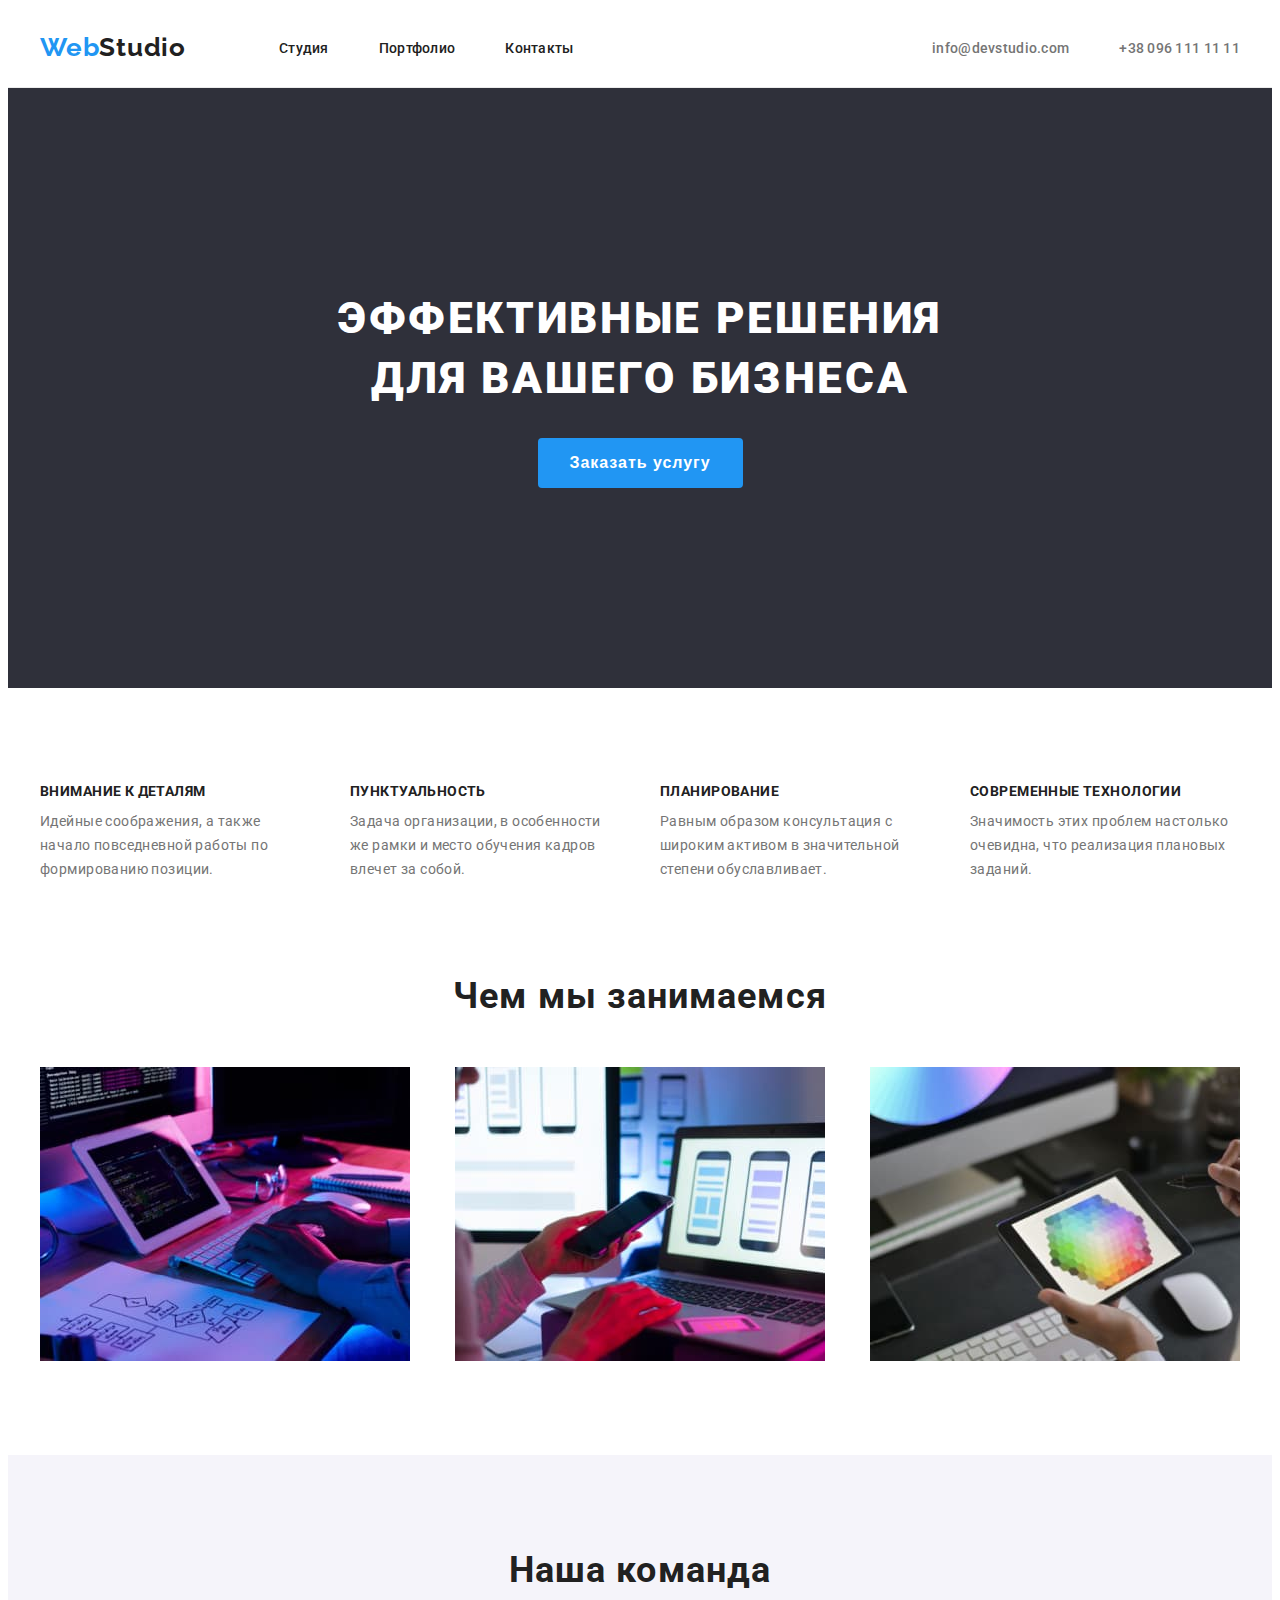
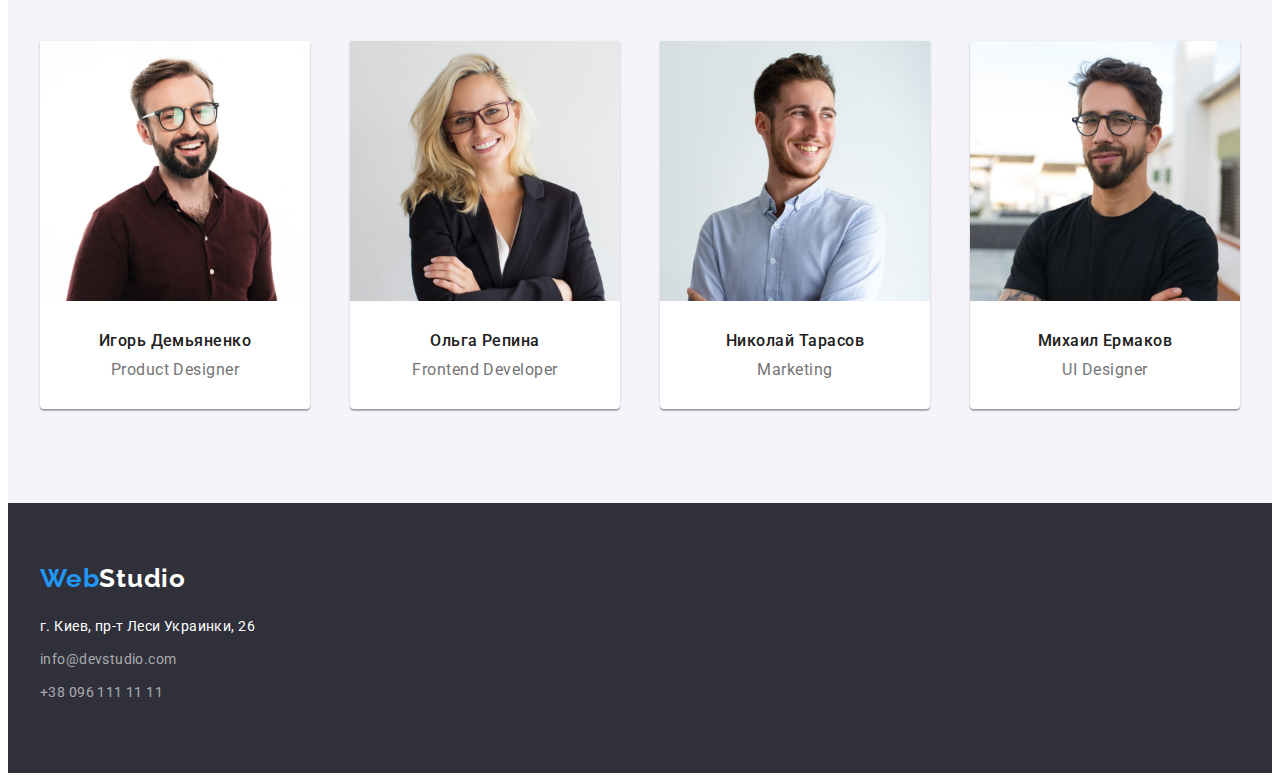
==== index.html @ 7d206dc2 "create" ====
<!DOCTYPE html>
<html lang="ru">
  <head>
    <meta charset="utf-8" />
    <meta http-equiv="X-UA-Compatible" content="IE=edge" />
    <meta name="viewport" content="width=device-width, initial-scale=1.0" />
    <title>Студия</title>
    <link rel="preconnect" href="https://fonts.googleapis.com" />
    <link rel="preconnect" href="https://fonts.gstatic.com" crossorigin />
    <link
      href="https://fonts.googleapis.com/css2?family=Raleway:wght@700&family=Roboto:wght@400;500;700;900&display=swap"
      rel="stylesheet"
    />
    <link
      rel="stylesheet"
      href="https://cdnjs.cloudflare.com/ajax/libs/modern-normalize/1.1.0/modern-normalize.min.css"
      integrity="sha512-wpPYUAdjBVSE4KJnH1VR1HeZfpl1ub8YT/NKx4PuQ5NmX2tKuGu6U/JRp5y+Y8XG2tV+wKQpNHVUX03MfMFn9Q=="
      crossorigin="anonymous"
      referrerpolicy="no-referrer"
    />
    <link rel="stylesheet" href="./css/reset.css" />
    <link rel="stylesheet" href="./css/styles.css" />
  </head>
  <header class="header">
    <div class="container">
      <nav class="navigation">
        <a class="logo main-logo" href="./index.html">Web<span>Studio</span></a>
        <ul class="pages">
          <li><a class="page" href="./index.html">Студия</a></li>
          <li><a class="page" href="./portfolio.html">Портфолио</a></li>
          <li><a class="page" href="">Контакты</a></li>
        </ul>
      </nav>
      <ul class="header-contacts">
        <li>
          <a class="header-contact" href="mailto:info@devstudio.com"
            >info@devstudio.com</a
          >
        </li>
        <li>
          <a class="header-contact" href="tel:+380961111111"
            >+38 096 111 11 11</a
          >
        </li>
      </ul>
    </div>
  </header>
  <main>
    <section class="section hero">
      <div class="container">
        <h1 class="slogan">Эффективные решения для вашего бизнеса</h1>
        <button class="to-book" type="button">Заказать услугу</button>
      </div>
    </section>
    <section class="section benefits">
      <div class="container">
        <h2 class="visually-hidden">Преимущества</h2>
        <ul class="benefits-list">
          <li class="item">
            <h3 class="benefit">Внимание к деталям</h3>
            <p class="description">
              Идейные соображения, а также начало повседневной работы по
              формированию позиции.
            </p>
          </li>
          <li class="item">
            <h3 class="benefit">Пунктуальность</h3>
            <p class="description">
              Задача организации, в особенности же рамки и место обучения кадров
              влечет за собой.
            </p>
          </li>
          <li class="item">
            <h3 class="benefit">Планирование</h3>
            <p class="description">
              Равным образом консультация с широким активом в значительной
              степени обуславливает.
            </p>
          </li>
          <li class="item">
            <h3 class="benefit">Современные технологии</h3>
            <p class="description">
              Значимость этих проблем настолько очевидна, что реализация
              плановых заданий.
            </p>
          </li>
        </ul>
      </div>
    </section>
    <section class="section skills">
      <div class="container">
        <h2 class="skills-header">Чем мы занимаемся</h2>
        <ul class="skills-list">
          <li>
            <img
              class="skills-performance"
              src="./images/coding.jpg"
              alt="Пишет код за рабочим столом"
              width="370"
              height="294"
            />
          </li>
          <li>
            <img
              class="skills-performance"
              src="./images/mobileapp.jpg"
              alt="Разрабатывает интерфейс приложения для смартфона"
              width="370"
              height="294"
            />
          </li>
          <li>
            <img
              class="skills-performance"
              src="./images/webdesign.jpg"
              alt="Веб-дизайнер работает над цветом"
              width="370"
              height="294"
            />
          </li>
        </ul>
      </div>
    </section>
    <section class="section team">
      <div class="container">
        <h2 class="team-header">Наша команда</h2>
        <ul class="cards">
          <li class="card">
            <img
              class="team-img"
              src="./images/ihor.jpg"
              alt="Игорь Демьяненко"
              width="270"
              height="260"
            />
            <div class="member">
              <h3 class="name">Игорь Демьяненко</h3>
              <p class="role" lang="en">Product Designer</p>
            </div>
          </li>
          <li class="card">
            <img
              class="team-img"
              src="./images/olha.jpg"
              alt="Ольга Репина"
              width="270"
              height="260"
            />
            <div class="member">
              <h3 class="name">Ольга Репина</h3>
              <p class="role" lang="en">Frontend Developer</p>
            </div>
          </li>
          <li class="card">
            <img
              class="team-img"
              src="./images/nikolay.jpg"
              alt="Николай Тарасов"
              width="270"
              height="260"
            />
            <div class="member">
              <h3 class="name">Николай Тарасов</h3>
              <p class="role" lang="en">Marketing</p>
            </div>
          </li>
          <li class="card">
            <img
              class="team-img"
              src="./images/mihail.jpg"
              alt="Михаил Ермаков"
              width="270"
              height="260"
            />
            <div class="member">
              <h3 class="name">Михаил Ермаков</h3>
              <p class="role" lang="en">UI Designer</p>
            </div>
          </li>
        </ul>
      </div>
    </section>
  </main>
  <footer class="footer">
    <div class="container">
      <a href="./index.html" class="logo down-logo">Web<span>Studio</span></a>
      <address>
        <ul class="footer-contacts">
          <li>
            <a
              class="footer-contact"
              href="https://goo.gl/maps/Qa92efD1YAJftuPJ8"
              target="_blank"
              rel="noreferrer noopener"
              ><span class="address">г. Киев, пр-т Леси Украинки, 26</span>
            </a>
          </li>
          <li class="footer-contact">
            <a href="mailto:info@devstudio.com" class="footer-contact"
              >info@devstudio.com</a
            >
          </li>
          <li class="footer-contact">
            <a href="tel:+380961111111" class="footer-contact"
              >+38 096 111 11 11</a
            >
          </li>
        </ul>
      </address>
    </div>
  </footer>
</html>
---- css/styles.css ----
:root {
  --main-color: #212121;
  --accent-color: #2196f3;
  --white-color: #ffffff;
  --text-color: #757575;
  --background-color: #2f303a;
  --team-background: #f5f4fa;
  --main-font: 14px;
}

body {
  font-family: "roboto", sans-serif;
}

.visually-hidden {
  width: 1px;
  height: 1px;
  overflow: hidden;
  margin: 0;
  padding: 0;
  opacity: 0;
}

/*----------BOXES----------*/

.section {
  padding: 94px 0;
  margin: 0 0;
}

.container {
  width: 1200px;
  padding: 0 15px;
  margin: auto;
}

/*----------HEADER----------*/

.header {
  background-color: var(--white-color);
  border-bottom: solid 1px #ececec;
}

.header > .container {
  display: flex;
  justify-content: space-between;
  align-items: center;
  margin: auto;
}

.navigation {
  display: flex;
  align-items: inherit;
  padding: 24px 0;
}

.logo {
  font-family: "raleway";
  font-style: normal;
  font-weight: 700;
  font-size: 26px;
  line-height: calc(31 / 26);
  letter-spacing: 0.03em;
  color: var(--accent-color);
  margin-right: 93px;
}

.main-logo span {
  color: var(--main-color);
}

.pages {
  display: flex;
  margin: 0;
  padding: 0;
}

.pages li:last-child {
  margin: 0;
}

.page {
  font-weight: 500;
  font-size: var(--main-font);
  line-height: calc(16 / 14);
  letter-spacing: 0.02em;
  color: var(--main-color);
  margin-right: 50px;
}

.page:hover,
.page:focus {
  color: var(--accent-color);
}

.header-contacts {
  display: inline-flex;
  margin: 0;
  padding: 0;
}

.header-contact {
  font-style: normal;
  font-size: var(--main-font);
  font-weight: 500;
  line-height: calc(16 / 14);
  letter-spacing: 0.02em;
  color: var(--text-color);
}

.header-contacts li:first-child {
  margin-right: 50px;
}

.header-contact:hover,
.header-contact:focus {
  color: var(--accent-color);
}

/*----------FOOTER----------*/

.footer {
  /*цвет сделал, чтоб видеть шрифт элемента*/
  background-color: var(--background-color);
  padding: 60px 0;
}

.footer-contacts {
  margin: 0 0;
  padding: 0 0;
}

.down-logo {
  display: block;
  margin-bottom: 20px;
}

.down-logo span {
  color: var(--white-color);
}

.footer-contact {
  font-style: normal;
  font-size: var(--main-font);
  font-weight: 400;
  line-height: calc(24 / 14);
  letter-spacing: 0.03em;
  color: rgba(255, 255, 255, 0.6);
  width: 231px;
  display: block;
}

.address {
  font-style: normal;
  font-weight: 400;
  font-size: var(--main-font);
  line-height: calc(24 / 14);
  color: var(--white-color);
  display: block;
}

.footer-contact:hover,
.footer-contact:focus,
.address:hover,
.address:focus {
  color: var(--accent-color);
}

.footer-contact {
  margin-bottom: 9px;
}

.footer-contacts li:last-child {
  margin-bottom: 0;
}

/*----------HERO----------*/

.hero {
  /*цвет сделал, чтоб видеть шрифт элемента*/
  background-color: var(--background-color);
  margin: 0 0;
  text-align: center;
  padding: 200px 0;
}

.slogan {
  font-weight: 900;
  font-size: 44px;
  line-height: calc(60 / 44);
  letter-spacing: 0.06em;
  text-transform: uppercase;
  color: var(--white-color);
  text-align: center;
  width: 696px;
  margin: 0 auto 30px;
  padding: 0;
}

.to-book {
  font-weight: 700;
  font-size: 16px;
  line-height: calc(30 / 16);
  text-align: center;
  letter-spacing: 0.06em;
  color: var(--white-color);
  background: var(--accent-color);
  padding: 10px 32px;
  border-radius: 4px;
  margin: 0 auto;
}

.to-book:hover,
.to-book:focus {
  background-color: #188ce8;
}

/*----------BENEFITS----------*/

.benefits {
  background-color: var(--white-color);
}

.benefits-list {
  margin: 0 0;
  padding: 0 0;
  display: flex;
  justify-content: space-between;
}

.item {
  width: 270px;
}

.benefit {
  font-size: var(--main-font);
  line-height: calc(16 / 14);
  letter-spacing: 0.03em;
  text-transform: uppercase;
  color: var(--main-color);
  margin: 0 0 10px;
  padding: 0;
}

.description {
  font-size: var(--main-font);
  line-height: calc(24 / 14);
  letter-spacing: 0.03em;
  color: var(--text-color);
  margin: 0;
  padding: 0;
}

/*----------SKILLS----------*/

.skills {
  padding-top: 0;
  background-color: var(--white-color);
}

.skills-header {
  font-size: 36px;
  line-height: calc(42 / 36);
  text-align: center;
  letter-spacing: 0.03em;
  color: var(--main-color);
  margin: 0 0 50px;
  padding: 0 0;
}

.skills-list {
  margin: 0 0;
  padding: 0 0;
  display: flex;
  justify-content: space-between;
}

.skills-performance {
  display: block;
}

/*----------TEAM----------*/

.team {
  background-color: var(--team-background);
}

.team-header {
  font-size: 36px;
  line-height: calc(42 / 36);
  text-align: center;
  letter-spacing: 0.03em;
  color: var(--main-color);
  margin: 0 0 50px;
  padding: 0 0;
}

.cards {
  margin: 0 0;
  padding: 0 0;
  display: flex;
  justify-content: space-between;
}

.card {
  width: 270px;
  background-color: var(--white-color);
  box-shadow: 0px 1px 3px rgba(0, 0, 0, 0.12), 0px 1px 1px rgba(0, 0, 0, 0.14),
    0px 2px 1px rgba(0, 0, 0, 0.2);
  border-radius: 0px 0px 4px 4px;
  margin: 0 0;
  padding: 0 0;
}

.team-img {
  display: block;
}

.member {
  padding: 30px 0;
  text-align: center;
}

.name {
  font-weight: 500;
  font-size: 16px;
  line-height: calc(19 / 16);
  text-align: center;
  letter-spacing: 0.03em;
  color: var(--main-color);
  margin: 0 0 10px;
  padding: 0 0;
}

.role {
  font-size: 16px;
  line-height: calc(19 / 16);
  text-align: center;
  letter-spacing: 0.03em;
  color: var(--text-color);
  margin: 0 0;
  padding: 0 0;
}

/*--------------------PORTFOLIO-PAGE--------------------*/

/*----------BUTTONS-----------*/

.buttons-list {
  margin: 0 0;
  padding: 0 0;
  display: flex;
  justify-content: center;
}

.buttons-item {
  margin-right: 8px;
}

.buttons li:last-child {
  margin-right: 0;
}

.button {
  font-weight: 500;
  font-size: 16px;
  line-height: calc(26 / 16);
  text-align: center;
  letter-spacing: 0.03em;
  color: var(--main-color);
  background: #f5f4fa;
  padding: 6px 22px;
  border-radius: 4px;
  margin-bottom: 50px;
}

.button:hover,
.button:focus {
  background: var(--accent-color);
  color: var(--white-color);
}

/*----------WORKS----------*/

.works {
  width: inherit;
  display: flex;
  flex-wrap: wrap;
  margin-left: -29px;
  margin-top: -29px;
  margin-bottom: 0;
  margin-right: 0;
  padding: 0 0;
}

.work {
  background-color: var(--white-color);
  border: 1px solid #eeeeee;
  width: 370px;
  padding: 0 0;
  margin-left: 28px;
  margin-top: 28px;
  flex-basis: calc((100% - 90px) / 3);
}

.work-img {
  display: block;
  margin: -1px 0 0 -1px;
}

.work-description {
  padding: 20px 24px;
}

.work-title {
  font-size: 18px;
  line-height: calc(36 / 18);
  letter-spacing: 0.06em;
  color: var(--main-color);
  margin: 0 0 4px;
  padding: 0 0;
}

.work-type {
  font-size: 16px;
  line-height: calc(30 / 16);
  letter-spacing: 0.03em;
  color: var(--text-color);
  margin: 0 0;
}
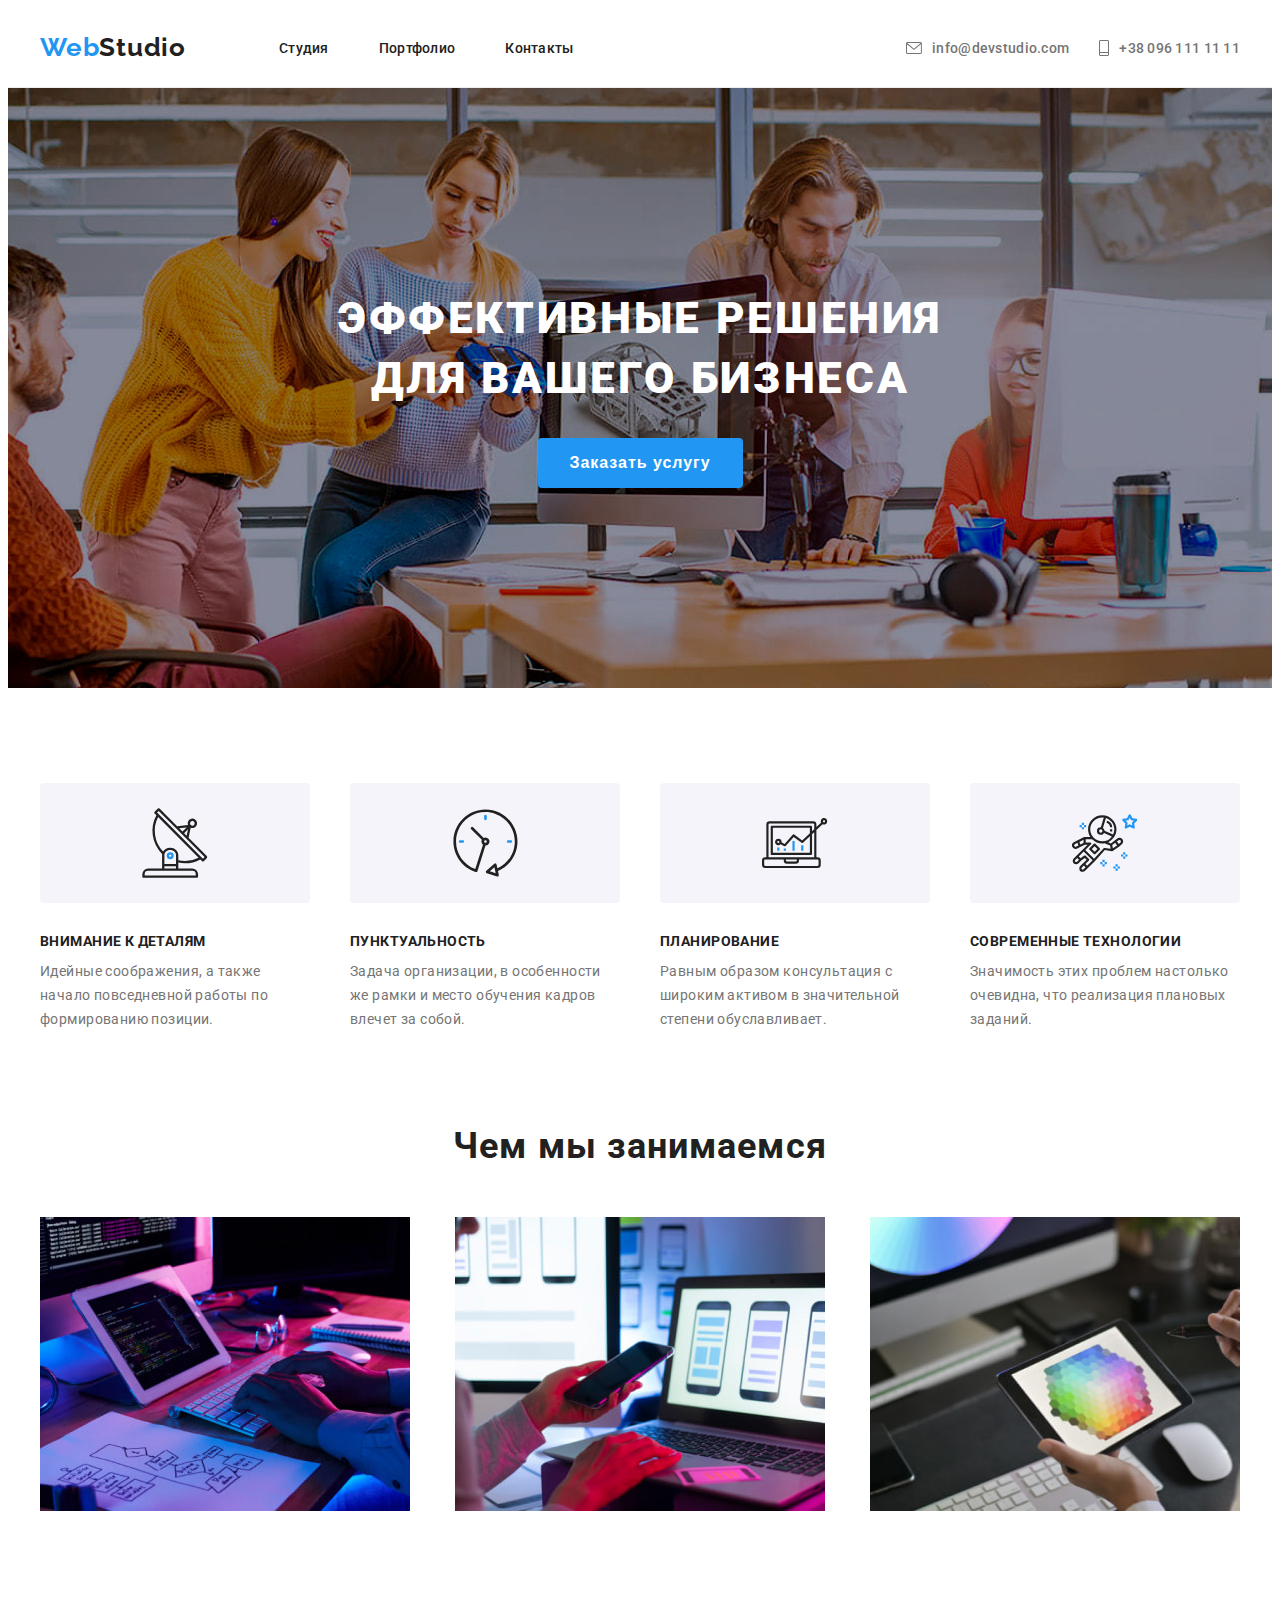
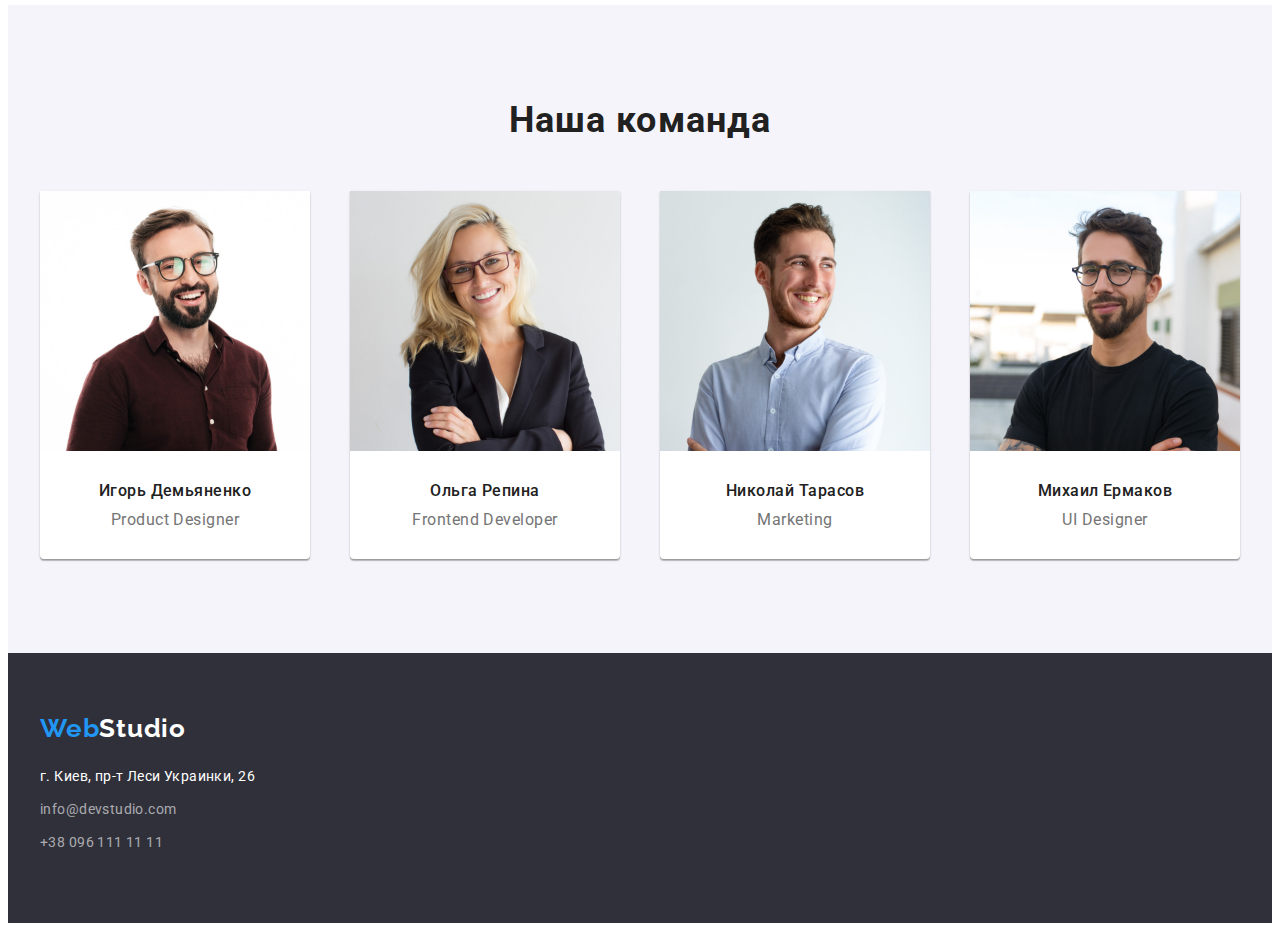
==== commit 0769b710: "start" ====
--- a/index.html
+++ b/index.html
@@ -26,20 +26,30 @@
       <nav class="navigation">
         <a class="logo main-logo" href="./index.html">Web<span>Studio</span></a>
         <ul class="pages">
-          <li><a class="page" href="./index.html">Студия</a></li>
-          <li><a class="page" href="./portfolio.html">Портфолио</a></li>
-          <li><a class="page" href="">Контакты</a></li>
+          <li class="page">
+            <a class="page-link" href="./index.html">Студия</a>
+          </li>
+          <li class="page">
+            <a class="page-link" href="./portfolio.html">Портфолио</a>
+          </li>
+          <li class="page"><a class="page-link" href="">Контакты</a></li>
         </ul>
       </nav>
       <ul class="header-contacts">
-        <li>
-          <a class="header-contact" href="mailto:info@devstudio.com"
-            >info@devstudio.com</a
+        <li class="header-contacts-item">
+          <a class="header-contact" href="mailto:info@devstudio.com">
+            <svg class="contact-icon" width="16" height="12">
+              <use href="./images/symbol-defs.svg#mail"></use>
+            </svg>
+            info@devstudio.com</a
           >
         </li>
-        <li>
-          <a class="header-contact" href="tel:+380961111111"
-            >+38 096 111 11 11</a
+        <li class="header-contacts-item">
+          <a class="header-contact" href="tel:+380961111111">
+            <svg class="contact-icon" width="10" height="16">
+              <use href="./images/symbol-defs.svg#phone"></use>
+            </svg>
+            +38 096 111 11 11</a
           >
         </li>
       </ul>
@@ -56,28 +66,48 @@
       <div class="container">
         <h2 class="visually-hidden">Преимущества</h2>
         <ul class="benefits-list">
-          <li class="item">
+          <li class="benefits-item">
+            <div class="benefits-card">
+              <svg class="benefits-icon" width="65.32" height="70">
+                <use href="./images/symbol-defs.svg#antenna"></use>
+              </svg>
+            </div>
             <h3 class="benefit">Внимание к деталям</h3>
             <p class="description">
               Идейные соображения, а также начало повседневной работы по
               формированию позиции.
             </p>
           </li>
-          <li class="item">
+          <li class="benefits-item">
+            <div class="benefits-card">
+              <svg class="benefits-icon" width="66.96" height="70">
+                <use href="./images/symbol-defs.svg#clock"></use>
+              </svg>
+            </div>
             <h3 class="benefit">Пунктуальность</h3>
             <p class="description">
               Задача организации, в особенности же рамки и место обучения кадров
               влечет за собой.
             </p>
           </li>
-          <li class="item">
+          <li class="benefits-item">
+            <div class="benefits-card">
+              <svg class="benefits-icon" width="65.32" height="70">
+                <use href="./images/symbol-defs.svg#laptop"></use>
+              </svg>
+            </div>
             <h3 class="benefit">Планирование</h3>
             <p class="description">
               Равным образом консультация с широким активом в значительной
               степени обуславливает.
             </p>
           </li>
-          <li class="item">
+          <li class="benefits-item">
+            <div class="benefits-card">
+              <svg class="benefits-icon" width="65.32" height="70">
+                <use href="./images/symbol-defs.svg#astronaut"></use>
+              </svg>
+            </div>
             <h3 class="benefit">Современные технологии</h3>
             <p class="description">
               Значимость этих проблем настолько очевидна, что реализация
@@ -126,53 +156,61 @@
         <h2 class="team-header">Наша команда</h2>
         <ul class="cards">
           <li class="card">
-            <img
-              class="team-img"
-              src="./images/ihor.jpg"
-              alt="Игорь Демьяненко"
-              width="270"
-              height="260"
-            />
-            <div class="member">
+            <div>
+              <img
+                class="team-img"
+                src="./images/ihor.jpg"
+                alt="Игорь Демьяненко"
+                width="270"
+                height="260"
+              />
+            </div>
+            <div class="team-mate">
               <h3 class="name">Игорь Демьяненко</h3>
               <p class="role" lang="en">Product Designer</p>
             </div>
           </li>
           <li class="card">
-            <img
-              class="team-img"
-              src="./images/olha.jpg"
-              alt="Ольга Репина"
-              width="270"
-              height="260"
-            />
-            <div class="member">
+            <div>
+              <img
+                class="team-img"
+                src="./images/olha.jpg"
+                alt="Ольга Репина"
+                width="270"
+                height="260"
+              />
+            </div>
+            <div class="team-mate">
               <h3 class="name">Ольга Репина</h3>
               <p class="role" lang="en">Frontend Developer</p>
             </div>
           </li>
           <li class="card">
-            <img
-              class="team-img"
-              src="./images/nikolay.jpg"
-              alt="Николай Тарасов"
-              width="270"
-              height="260"
-            />
-            <div class="member">
+            <div>
+              <img
+                class="team-img"
+                src="./images/nikolay.jpg"
+                alt="Николай Тарасов"
+                width="270"
+                height="260"
+              />
+            </div>
+            <div class="team-mate">
               <h3 class="name">Николай Тарасов</h3>
               <p class="role" lang="en">Marketing</p>
             </div>
           </li>
           <li class="card">
-            <img
-              class="team-img"
-              src="./images/mihail.jpg"
-              alt="Михаил Ермаков"
-              width="270"
-              height="260"
-            />
-            <div class="member">
+            <div>
+              <img
+                class="team-img"
+                src="./images/mihail.jpg"
+                alt="Михаил Ермаков"
+                width="270"
+                height="260"
+              />
+            </div>
+            <div class="team-mate">
               <h3 class="name">Михаил Ермаков</h3>
               <p class="role" lang="en">UI Designer</p>
             </div>
@@ -183,7 +221,7 @@
   </main>
   <footer class="footer">
     <div class="container">
-      <a href="./index.html" class="logo down-logo">Web<span>Studio</span></a>
+      <a class="logo down-logo" href="./index.html">Web<span>Studio</span></a>
       <address>
         <ul class="footer-contacts">
           <li>
@@ -196,12 +234,12 @@
             </a>
           </li>
           <li class="footer-contact">
-            <a href="mailto:info@devstudio.com" class="footer-contact"
+            <a class="footer-contact" href="mailto:info@devstudio.com"
               >info@devstudio.com</a
             >
           </li>
           <li class="footer-contact">
-            <a href="tel:+380961111111" class="footer-contact"
+            <a class="footer-contact" href="tel:+380961111111"
               >+38 096 111 11 11</a
             >
           </li>
--- a/css/styles.css
+++ b/css/styles.css
@@ -31,7 +31,7 @@
 .container {
   width: 1200px;
   padding: 0 15px;
-  margin: auto;
+  margin: 0 auto;
 }
 
 /*----------HEADER----------*/
@@ -55,6 +55,7 @@
 }
 
 .logo {
+  margin-right: 93px;
   font-family: "raleway";
   font-style: normal;
   font-weight: 700;
@@ -62,7 +63,6 @@
   line-height: calc(31 / 26);
   letter-spacing: 0.03em;
   color: var(--accent-color);
-  margin-right: 93px;
 }
 
 .main-logo span {
@@ -75,41 +75,48 @@
   padding: 0;
 }
 
-.pages li:last-child {
-  margin: 0;
-}
-
-.page {
+.pages :not(:last-child) {
+  margin-right: 50px;
+}
+.page-link {
+  display: block;
   font-weight: 500;
   font-size: var(--main-font);
   line-height: calc(16 / 14);
   letter-spacing: 0.02em;
   color: var(--main-color);
-  margin-right: 50px;
-}
-
-.page:hover,
-.page:focus {
+}
+
+.page-link:hover,
+.page-link:focus {
   color: var(--accent-color);
 }
 
 .header-contacts {
-  display: inline-flex;
+  display: flex;
   margin: 0;
   padding: 0;
 }
 
+.header-contacts :not(:last-child) {
+  margin-right: 30px;
+}
+.contact-icon {
+  display: block;
+  margin-right: 10px;
+  fill: currentColor;
+}
+
 .header-contact {
+  display: flex;
+  align-items: center;
   font-style: normal;
   font-size: var(--main-font);
   font-weight: 500;
   line-height: calc(16 / 14);
   letter-spacing: 0.02em;
+  text-align: center;
   color: var(--text-color);
-}
-
-.header-contacts li:first-child {
-  margin-right: 50px;
 }
 
 .header-contact:hover,
@@ -120,9 +127,8 @@
 /*----------FOOTER----------*/
 
 .footer {
-  /*цвет сделал, чтоб видеть шрифт элемента*/
+  padding: 60px 0;
   background-color: var(--background-color);
-  padding: 60px 0;
 }
 
 .footer-contacts {
@@ -140,23 +146,23 @@
 }
 
 .footer-contact {
+  display: block;
+  width: 231px;
   font-style: normal;
   font-size: var(--main-font);
   font-weight: 400;
   line-height: calc(24 / 14);
   letter-spacing: 0.03em;
   color: rgba(255, 255, 255, 0.6);
-  width: 231px;
-  display: block;
 }
 
 .address {
+  display: block;
   font-style: normal;
   font-weight: 400;
   font-size: var(--main-font);
   line-height: calc(24 / 14);
   color: var(--white-color);
-  display: block;
 }
 
 .footer-contact:hover,
@@ -177,14 +183,21 @@
 /*----------HERO----------*/
 
 .hero {
-  /*цвет сделал, чтоб видеть шрифт элемента*/
+  margin: 0 0;
+  padding: 200px 0;
   background-color: var(--background-color);
-  margin: 0 0;
-  text-align: center;
-  padding: 200px 0;
+  background-image: url(../images/hero-bg.jpg),
+    linear-gradient(rgba(47, 48, 58, 0.4), rgba(47, 48, 58, 0.4));
+  background-repeat: no-repeat;
+  background-position: center;
+  background-size: 1600px cover;
+  text-align: center;
 }
 
 .slogan {
+  max-width: 696px;
+  margin: 0 auto 30px;
+  padding: 0;
   font-weight: 900;
   font-size: 44px;
   line-height: calc(60 / 44);
@@ -192,12 +205,11 @@
   text-transform: uppercase;
   color: var(--white-color);
   text-align: center;
-  width: 696px;
-  margin: 0 auto 30px;
-  padding: 0;
 }
 
 .to-book {
+  padding: 10px 32px;
+  margin: 0 auto;
   font-weight: 700;
   font-size: 16px;
   line-height: calc(30 / 16);
@@ -205,9 +217,7 @@
   letter-spacing: 0.06em;
   color: var(--white-color);
   background: var(--accent-color);
-  padding: 10px 32px;
   border-radius: 4px;
-  margin: 0 auto;
 }
 
 .to-book:hover,
@@ -228,27 +238,41 @@
   justify-content: space-between;
 }
 
-.item {
+.benefits-item {
   width: 270px;
 }
 
+.benefits-card {
+  display: flex;
+  width: 270px;
+  height: 120px;
+  margin-bottom: 30px;
+  background-color: var(--team-background);
+  border-radius: 4px;
+}
+
+.benefits-icon {
+  display: block;
+  margin: auto;
+}
+
 .benefit {
+  margin: 0 0 10px;
+  padding: 0;
   font-size: var(--main-font);
   line-height: calc(16 / 14);
   letter-spacing: 0.03em;
   text-transform: uppercase;
   color: var(--main-color);
-  margin: 0 0 10px;
-  padding: 0;
 }
 
 .description {
+  margin: 0;
+  padding: 0;
   font-size: var(--main-font);
   line-height: calc(24 / 14);
   letter-spacing: 0.03em;
   color: var(--text-color);
-  margin: 0;
-  padding: 0;
 }
 
 /*----------SKILLS----------*/
@@ -259,13 +283,13 @@
 }
 
 .skills-header {
+  margin: 0 0 50px;
+  padding: 0 0;
   font-size: 36px;
   line-height: calc(42 / 36);
   text-align: center;
   letter-spacing: 0.03em;
   color: var(--main-color);
-  margin: 0 0 50px;
-  padding: 0 0;
 }
 
 .skills-list {
@@ -286,13 +310,13 @@
 }
 
 .team-header {
+  margin: 0 0 50px;
+  padding: 0 0;
   font-size: 36px;
   line-height: calc(42 / 36);
   text-align: center;
   letter-spacing: 0.03em;
   color: var(--main-color);
-  margin: 0 0 50px;
-  padding: 0 0;
 }
 
 .cards {
@@ -303,43 +327,43 @@
 }
 
 .card {
+  margin: 0 0;
+  padding: 0 0;
   width: 270px;
   background-color: var(--white-color);
   box-shadow: 0px 1px 3px rgba(0, 0, 0, 0.12), 0px 1px 1px rgba(0, 0, 0, 0.14),
     0px 2px 1px rgba(0, 0, 0, 0.2);
   border-radius: 0px 0px 4px 4px;
-  margin: 0 0;
-  padding: 0 0;
 }
 
 .team-img {
   display: block;
 }
 
-.member {
+.team-mate {
   padding: 30px 0;
   text-align: center;
 }
 
 .name {
+  margin: 0 0 10px;
+  padding: 0 0;
   font-weight: 500;
   font-size: 16px;
   line-height: calc(19 / 16);
   text-align: center;
   letter-spacing: 0.03em;
   color: var(--main-color);
-  margin: 0 0 10px;
-  padding: 0 0;
 }
 
 .role {
+  margin: 0 0;
+  padding: 0 0;
   font-size: 16px;
   line-height: calc(19 / 16);
   text-align: center;
   letter-spacing: 0.03em;
   color: var(--text-color);
-  margin: 0 0;
-  padding: 0 0;
 }
 
 /*--------------------PORTFOLIO-PAGE--------------------*/
@@ -362,6 +386,8 @@
 }
 
 .button {
+  padding: 6px 22px;
+  margin-bottom: 50px;
   font-weight: 500;
   font-size: 16px;
   line-height: calc(26 / 16);
@@ -369,9 +395,7 @@
   letter-spacing: 0.03em;
   color: var(--main-color);
   background: #f5f4fa;
-  padding: 6px 22px;
   border-radius: 4px;
-  margin-bottom: 50px;
 }
 
 .button:hover,
@@ -394,13 +418,13 @@
 }
 
 .work {
-  background-color: var(--white-color);
-  border: 1px solid #eeeeee;
   width: 370px;
   padding: 0 0;
   margin-left: 28px;
   margin-top: 28px;
   flex-basis: calc((100% - 90px) / 3);
+  background-color: var(--white-color);
+  border: 1px solid #eeeeee;
 }
 
 .work-img {
@@ -413,18 +437,18 @@
 }
 
 .work-title {
+  margin: 0 0 4px;
+  padding: 0 0;
   font-size: 18px;
   line-height: calc(36 / 18);
   letter-spacing: 0.06em;
   color: var(--main-color);
-  margin: 0 0 4px;
-  padding: 0 0;
 }
 
 .work-type {
+  margin: 0 0;
   font-size: 16px;
   line-height: calc(30 / 16);
   letter-spacing: 0.03em;
   color: var(--text-color);
-  margin: 0 0;
-}
+}
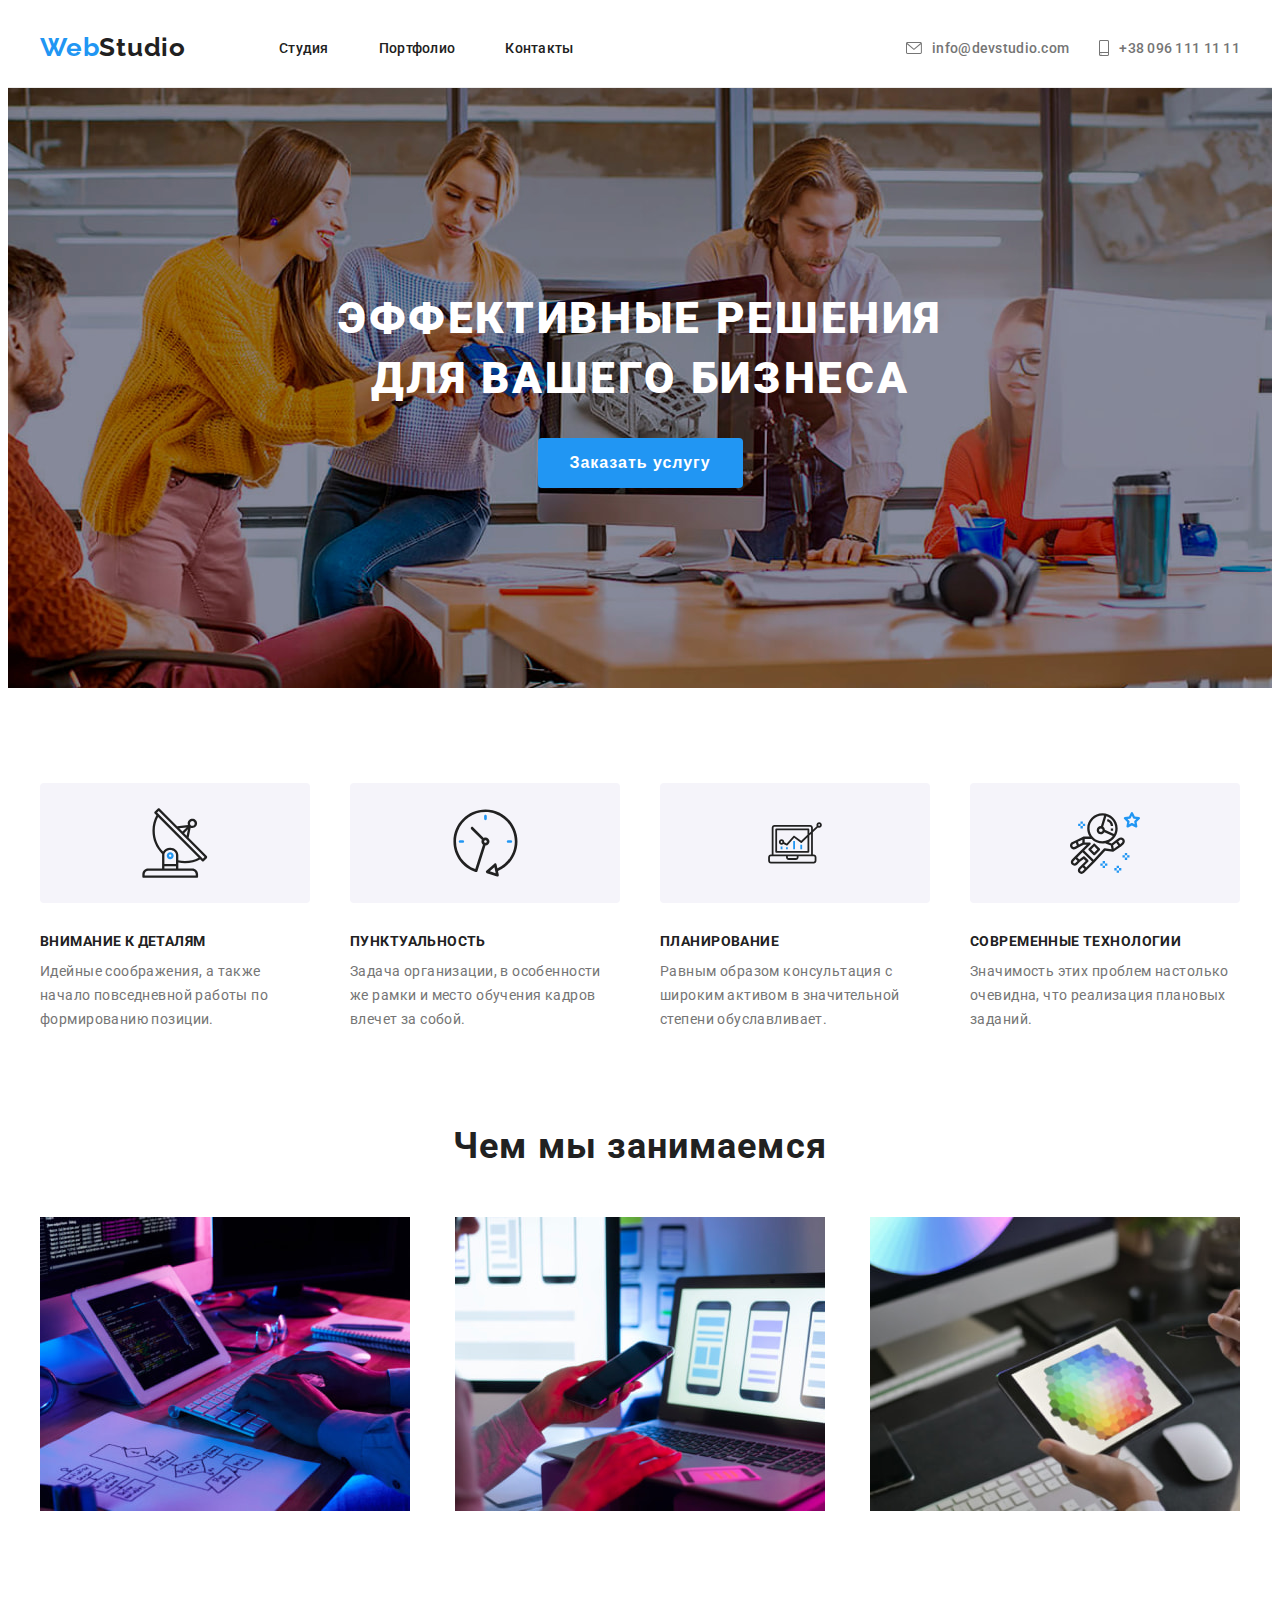
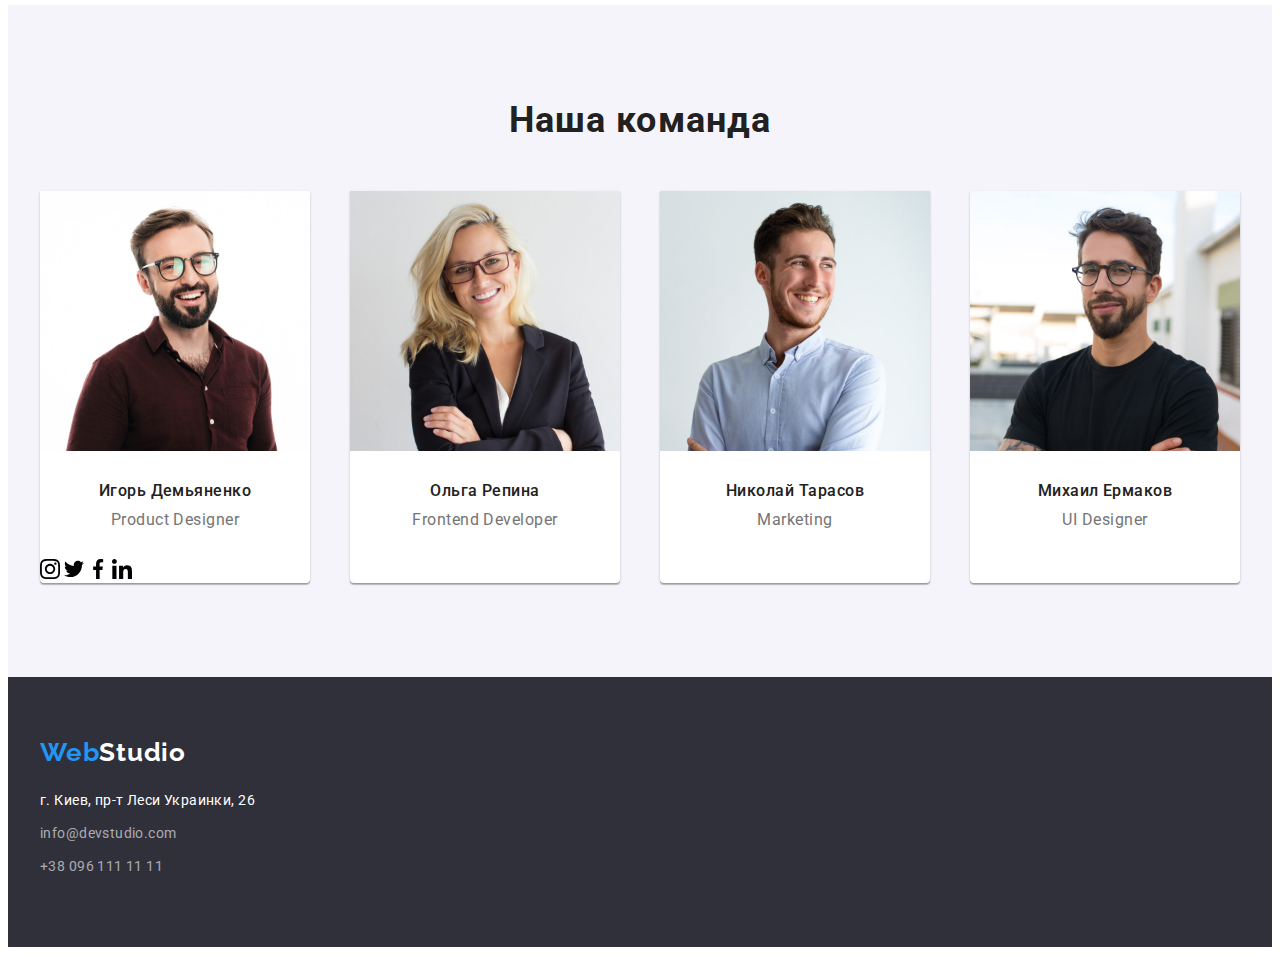
==== commit 1df6aeb2: "change" ====
--- a/index.html
+++ b/index.html
@@ -39,7 +39,7 @@
         <li class="header-contacts-item">
           <a class="header-contact" href="mailto:info@devstudio.com">
             <svg class="contact-icon" width="16" height="12">
-              <use href="./images/symbol-defs.svg#mail"></use>
+              <use href="./images/icons.svg#mail"></use>
             </svg>
             info@devstudio.com</a
           >
@@ -47,7 +47,7 @@
         <li class="header-contacts-item">
           <a class="header-contact" href="tel:+380961111111">
             <svg class="contact-icon" width="10" height="16">
-              <use href="./images/symbol-defs.svg#phone"></use>
+              <use href="./images/icons.svg#phone"></use>
             </svg>
             +38 096 111 11 11</a
           >
@@ -69,7 +69,7 @@
           <li class="benefits-item">
             <div class="benefits-card">
               <svg class="benefits-icon" width="65.32" height="70">
-                <use href="./images/symbol-defs.svg#antenna"></use>
+                <use href="./images/icons.svg#antenna"></use>
               </svg>
             </div>
             <h3 class="benefit">Внимание к деталям</h3>
@@ -81,7 +81,7 @@
           <li class="benefits-item">
             <div class="benefits-card">
               <svg class="benefits-icon" width="66.96" height="70">
-                <use href="./images/symbol-defs.svg#clock"></use>
+                <use href="./images/icons.svg#clock"></use>
               </svg>
             </div>
             <h3 class="benefit">Пунктуальность</h3>
@@ -92,8 +92,8 @@
           </li>
           <li class="benefits-item">
             <div class="benefits-card">
-              <svg class="benefits-icon" width="65.32" height="70">
-                <use href="./images/symbol-defs.svg#laptop"></use>
+              <svg class="benefits-icon" width="70" height="53.69">
+                <use href="./images/icons.svg#laptop"></use>
               </svg>
             </div>
             <h3 class="benefit">Планирование</h3>
@@ -104,8 +104,8 @@
           </li>
           <li class="benefits-item">
             <div class="benefits-card">
-              <svg class="benefits-icon" width="65.32" height="70">
-                <use href="./images/symbol-defs.svg#astronaut"></use>
+              <svg class="benefits-icon" width="70" height="70">
+                <use href="./images/icons.svg#astronaut"></use>
               </svg>
             </div>
             <h3 class="benefit">Современные технологии</h3>
@@ -169,6 +169,48 @@
               <h3 class="name">Игорь Демьяненко</h3>
               <p class="role" lang="en">Product Designer</p>
             </div>
+            <div class="team-links">
+              <a
+                class="team-link"
+                href="https://www.instagram.com/"
+                target="_blank"
+                rel="noreferrer noopener"
+              >
+                <svg class="social-link" width="20" height="20">
+                  <use href="./images/icons.svg#instagram"></use>
+                </svg>
+              </a>
+              <a
+                class="team-link"
+                href="https://twitter.com/"
+                target="_blank"
+                rel="noreferrer noopener"
+              >
+                <svg class="social-link" width="20" height="20">
+                  <use href="./images/icons.svg#twitter"></use>
+                </svg>
+              </a>
+              <a
+                class="team-link"
+                href="https://www.facebook.com/"
+                target="_blank"
+                rel="noreferrer noopener"
+              >
+                <svg class="social-link" width="20" height="20">
+                  <use href="./images/icons.svg#facebook"></use>
+                </svg>
+              </a>
+              <a
+                class="team-link"
+                href="https://www.linkedin.com/"
+                target="_blank"
+                rel="noreferrer noopener"
+              >
+                <svg class="social-link" width="20" height="20">
+                  <use href="./images/icons.svg#linkedin"></use>
+                </svg>
+              </a>
+            </div>
           </li>
           <li class="card">
             <div>
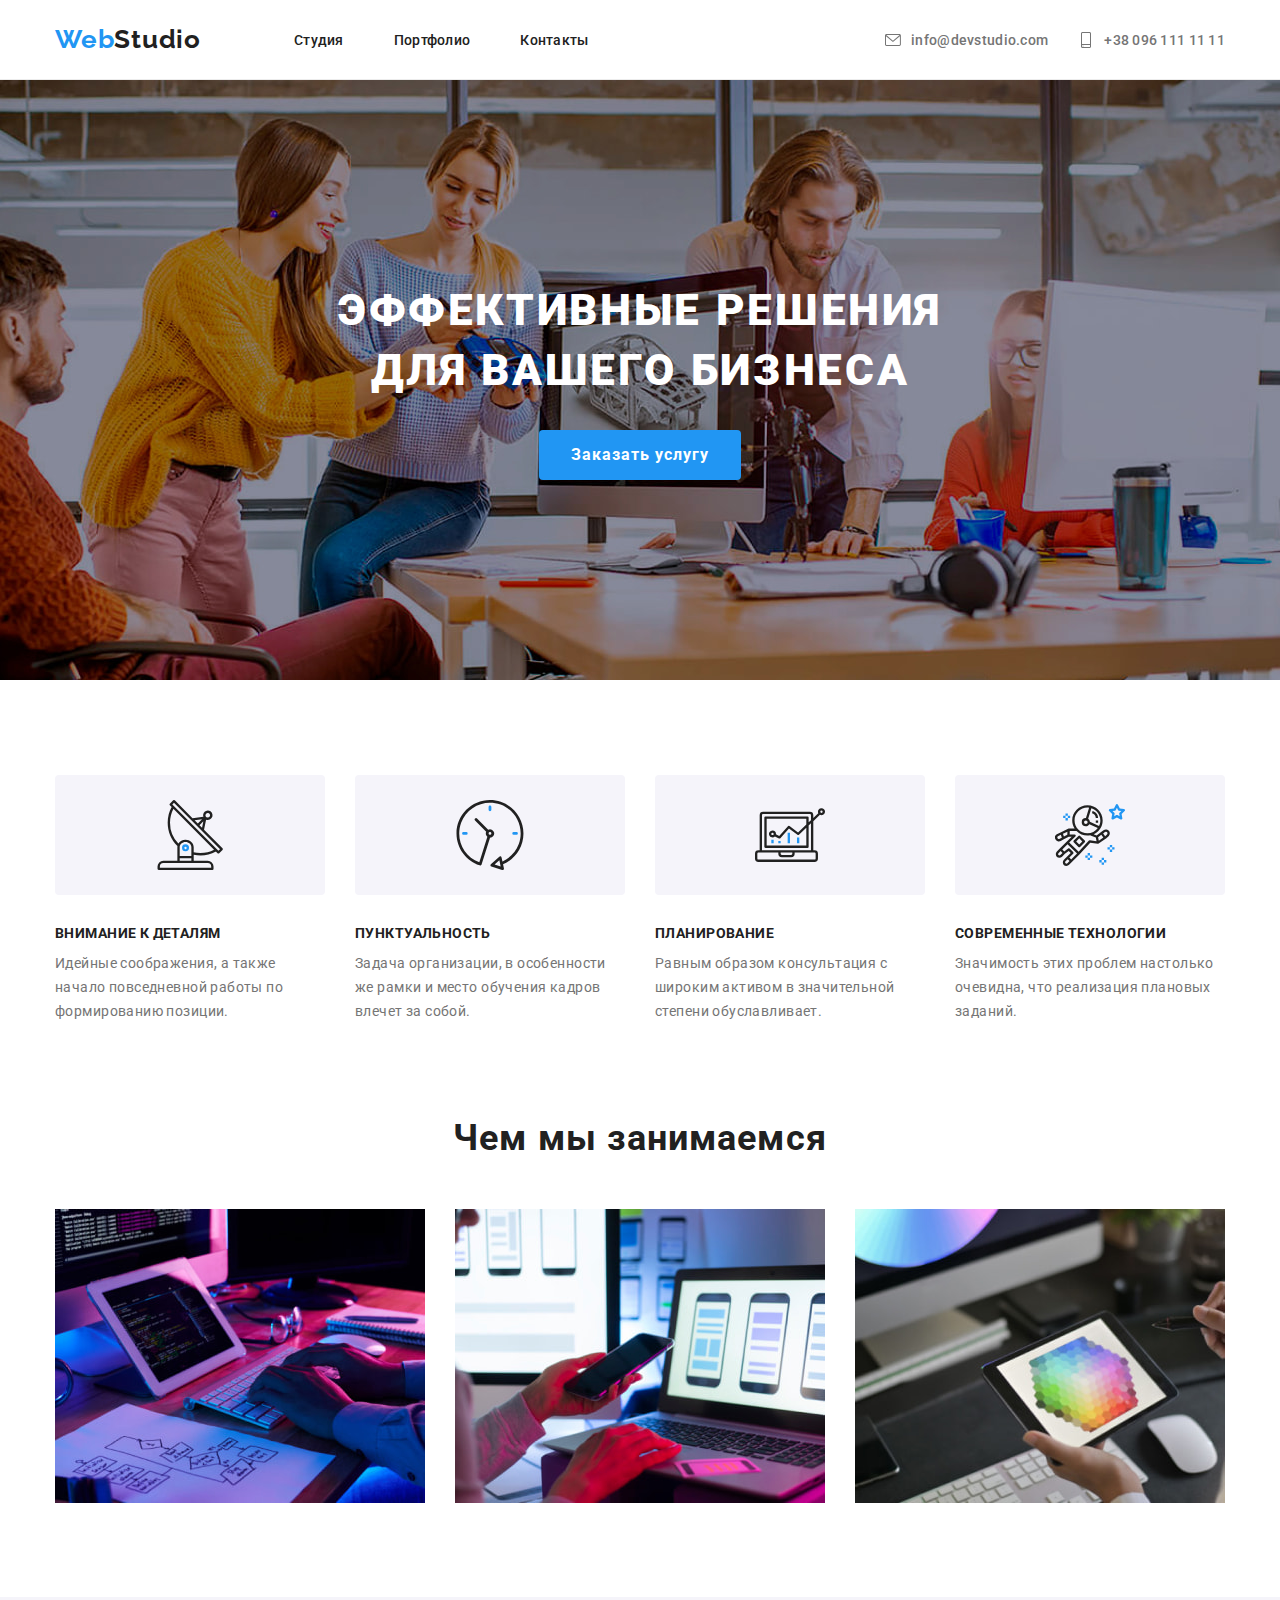
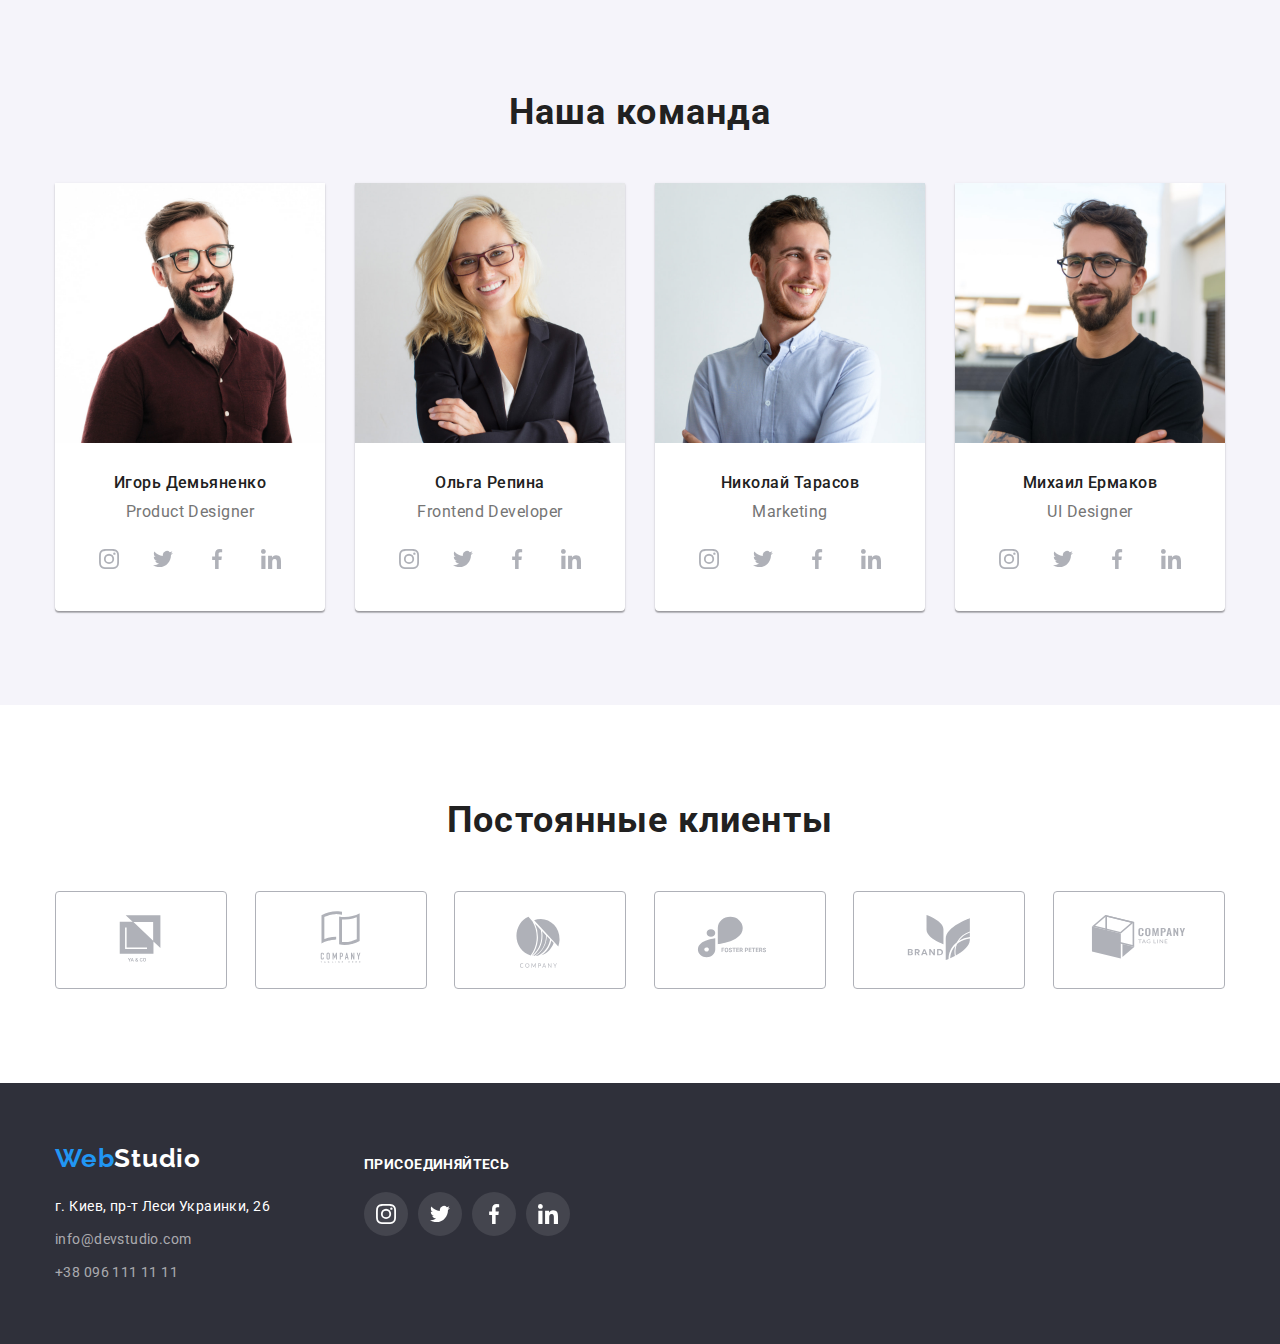
==== commit 6c8d7049: "Для сдачи ДЗ" ====
--- a/index.html
+++ b/index.html
@@ -13,8 +13,8 @@
     />
     <link
       rel="stylesheet"
-      href="https://cdnjs.cloudflare.com/ajax/libs/modern-normalize/1.1.0/modern-normalize.min.css"
-      integrity="sha512-wpPYUAdjBVSE4KJnH1VR1HeZfpl1ub8YT/NKx4PuQ5NmX2tKuGu6U/JRp5y+Y8XG2tV+wKQpNHVUX03MfMFn9Q=="
+      href="https://cdnjs.cloudflare.com/ajax/libs/modern-normalize/1.1.0/modern-normalize.css"
+      integrity="sha512-Y0MM+V6ymRKN2zStTqzQ227DWhhp4Mzdo6gnlRnuaNCbc+YN/ZH0sBCLTM4M0oSy9c9VKiCvd4Jk44aCLrNS5Q=="
       crossorigin="anonymous"
       referrerpolicy="no-referrer"
     />
@@ -37,16 +37,15 @@
       </nav>
       <ul class="header-contacts">
         <li class="header-contacts-item">
-          <a class="header-contact" href="mailto:info@devstudio.com">
-            <svg class="contact-icon" width="16" height="12">
-              <use href="./images/icons.svg#mail"></use>
-            </svg>
-            info@devstudio.com</a
+          <a class="header-contact" href="mailto:info@devstudio.com"
+            ><svg class="contact-icon">
+              <use href="./images/icons.svg#mail"></use></svg
+            >info@devstudio.com</a
           >
         </li>
         <li class="header-contacts-item">
-          <a class="header-contact" href="tel:+380961111111">
-            <svg class="contact-icon" width="10" height="16">
+          <a class="header-contact" href="tel:+380961111111"
+            ><svg class="contact-icon">
               <use href="./images/icons.svg#phone"></use>
             </svg>
             +38 096 111 11 11</a
@@ -68,50 +67,46 @@
         <ul class="benefits-list">
           <li class="benefits-item">
             <div class="benefits-card">
-              <svg class="benefits-icon" width="65.32" height="70">
+              <svg class="benefits-icon">
                 <use href="./images/icons.svg#antenna"></use>
               </svg>
             </div>
             <h3 class="benefit">Внимание к деталям</h3>
             <p class="description">
-              Идейные соображения, а также начало повседневной работы по
-              формированию позиции.
+              Идейные соображения, а также начало повседневной работы по формированию позиции.
             </p>
           </li>
           <li class="benefits-item">
             <div class="benefits-card">
-              <svg class="benefits-icon" width="66.96" height="70">
+              <svg class="benefits-icon">
                 <use href="./images/icons.svg#clock"></use>
               </svg>
             </div>
             <h3 class="benefit">Пунктуальность</h3>
             <p class="description">
-              Задача организации, в особенности же рамки и место обучения кадров
-              влечет за собой.
+              Задача организации, в особенности же рамки и место обучения кадров влечет за собой.
             </p>
           </li>
           <li class="benefits-item">
             <div class="benefits-card">
-              <svg class="benefits-icon" width="70" height="53.69">
+              <svg class="benefits-icon">
                 <use href="./images/icons.svg#laptop"></use>
               </svg>
             </div>
             <h3 class="benefit">Планирование</h3>
             <p class="description">
-              Равным образом консультация с широким активом в значительной
-              степени обуславливает.
+              Равным образом консультация с широким активом в значительной степени обуславливает.
             </p>
           </li>
           <li class="benefits-item">
             <div class="benefits-card">
-              <svg class="benefits-icon" width="70" height="70">
+              <svg class="benefits-icon">
                 <use href="./images/icons.svg#astronaut"></use>
               </svg>
             </div>
             <h3 class="benefit">Современные технологии</h3>
             <p class="description">
-              Значимость этих проблем настолько очевидна, что реализация
-              плановых заданий.
+              Значимость этих проблем настолько очевидна, что реализация плановых заданий.
             </p>
           </li>
         </ul>
@@ -168,48 +163,56 @@
             <div class="team-mate">
               <h3 class="name">Игорь Демьяненко</h3>
               <p class="role" lang="en">Product Designer</p>
-            </div>
-            <div class="team-links">
-              <a
-                class="team-link"
-                href="https://www.instagram.com/"
-                target="_blank"
-                rel="noreferrer noopener"
-              >
-                <svg class="social-link" width="20" height="20">
-                  <use href="./images/icons.svg#instagram"></use>
-                </svg>
-              </a>
-              <a
-                class="team-link"
-                href="https://twitter.com/"
-                target="_blank"
-                rel="noreferrer noopener"
-              >
-                <svg class="social-link" width="20" height="20">
-                  <use href="./images/icons.svg#twitter"></use>
-                </svg>
-              </a>
-              <a
-                class="team-link"
-                href="https://www.facebook.com/"
-                target="_blank"
-                rel="noreferrer noopener"
-              >
-                <svg class="social-link" width="20" height="20">
-                  <use href="./images/icons.svg#facebook"></use>
-                </svg>
-              </a>
-              <a
-                class="team-link"
-                href="https://www.linkedin.com/"
-                target="_blank"
-                rel="noreferrer noopener"
-              >
-                <svg class="social-link" width="20" height="20">
-                  <use href="./images/icons.svg#linkedin"></use>
-                </svg>
-              </a>
+              <ul class="team-links">
+                <li class="team-links-item">
+                  <a
+                    class="team-link"
+                    href="https://www.instagram.com/"
+                    target="_blank"
+                    rel="noreferrer noopener"
+                  >
+                    <svg class="social-link" width="20" height="20">
+                      <use href="./images/icons.svg#instagram"></use>
+                    </svg>
+                  </a>
+                </li>
+                <li class="team-links-item">
+                  <a
+                    class="team-link"
+                    href="https://twitter.com/"
+                    target="_blank"
+                    rel="noreferrer noopener"
+                  >
+                    <svg class="social-link" width="20" height="20">
+                      <use href="./images/icons.svg#twitter"></use>
+                    </svg>
+                  </a>
+                </li>
+                <li class="team-links-item">
+                  <a
+                    class="team-link"
+                    href="https://www.facebook.com/"
+                    target="_blank"
+                    rel="noreferrer noopener"
+                  >
+                    <svg class="social-link" width="20" height="20">
+                      <use href="./images/icons.svg#facebook"></use>
+                    </svg>
+                  </a>
+                </li>
+                <li class="team-links-item">
+                  <a
+                    class="team-link"
+                    href="https://www.linkedin.com/"
+                    target="_blank"
+                    rel="noreferrer noopener"
+                  >
+                    <svg class="social-link" width="20" height="20">
+                      <use href="./images/icons.svg#linkedin"></use>
+                    </svg>
+                  </a>
+                </li>
+              </ul>
             </div>
           </li>
           <li class="card">
@@ -225,6 +228,56 @@
             <div class="team-mate">
               <h3 class="name">Ольга Репина</h3>
               <p class="role" lang="en">Frontend Developer</p>
+              <ul class="team-links">
+                <li class="team-links-item">
+                  <a
+                    class="team-link"
+                    href="https://www.instagram.com/"
+                    target="_blank"
+                    rel="noreferrer noopener"
+                  >
+                    <svg class="social-link" width="20" height="20">
+                      <use href="./images/icons.svg#instagram"></use>
+                    </svg>
+                  </a>
+                </li>
+                <li class="team-links-item">
+                  <a
+                    class="team-link"
+                    href="https://twitter.com/"
+                    target="_blank"
+                    rel="noreferrer noopener"
+                  >
+                    <svg class="social-link" width="20" height="20">
+                      <use href="./images/icons.svg#twitter"></use>
+                    </svg>
+                  </a>
+                </li>
+                <li class="team-links-item">
+                  <a
+                    class="team-link"
+                    href="https://www.facebook.com/"
+                    target="_blank"
+                    rel="noreferrer noopener"
+                  >
+                    <svg class="social-link" width="20" height="20">
+                      <use href="./images/icons.svg#facebook"></use>
+                    </svg>
+                  </a>
+                </li>
+                <li class="team-links-item">
+                  <a
+                    class="team-link"
+                    href="https://www.linkedin.com/"
+                    target="_blank"
+                    rel="noreferrer noopener"
+                  >
+                    <svg class="social-link" width="20" height="20">
+                      <use href="./images/icons.svg#linkedin"></use>
+                    </svg>
+                  </a>
+                </li>
+              </ul>
             </div>
           </li>
           <li class="card">
@@ -240,6 +293,56 @@
             <div class="team-mate">
               <h3 class="name">Николай Тарасов</h3>
               <p class="role" lang="en">Marketing</p>
+              <ul class="team-links">
+                <li class="team-links-item">
+                  <a
+                    class="team-link"
+                    href="https://www.instagram.com/"
+                    target="_blank"
+                    rel="noreferrer noopener"
+                  >
+                    <svg class="social-link" width="20" height="20">
+                      <use href="./images/icons.svg#instagram"></use>
+                    </svg>
+                  </a>
+                </li>
+                <li class="team-links-item">
+                  <a
+                    class="team-link"
+                    href="https://twitter.com/"
+                    target="_blank"
+                    rel="noreferrer noopener"
+                  >
+                    <svg class="social-link" width="20" height="20">
+                      <use href="./images/icons.svg#twitter"></use>
+                    </svg>
+                  </a>
+                </li>
+                <li class="team-links-item">
+                  <a
+                    class="team-link"
+                    href="https://www.facebook.com/"
+                    target="_blank"
+                    rel="noreferrer noopener"
+                  >
+                    <svg class="social-link" width="20" height="20">
+                      <use href="./images/icons.svg#facebook"></use>
+                    </svg>
+                  </a>
+                </li>
+                <li class="team-links-item">
+                  <a
+                    class="team-link"
+                    href="https://www.linkedin.com/"
+                    target="_blank"
+                    rel="noreferrer noopener"
+                  >
+                    <svg class="social-link" width="20" height="20">
+                      <use href="./images/icons.svg#linkedin"></use>
+                    </svg>
+                  </a>
+                </li>
+              </ul>
             </div>
           </li>
           <li class="card">
@@ -255,38 +358,183 @@
             <div class="team-mate">
               <h3 class="name">Михаил Ермаков</h3>
               <p class="role" lang="en">UI Designer</p>
-            </div>
+              <ul class="team-links">
+                <li class="team-links-item">
+                  <a
+                    class="team-link"
+                    href="https://www.instagram.com/"
+                    target="_blank"
+                    rel="noreferrer noopener"
+                  >
+                    <svg class="social-link" width="20" height="20">
+                      <use href="./images/icons.svg#instagram"></use>
+                    </svg>
+                  </a>
+                </li>
+                <li class="team-links-item">
+                  <a
+                    class="team-link"
+                    href="https://twitter.com/"
+                    target="_blank"
+                    rel="noreferrer noopener"
+                  >
+                    <svg class="social-link" width="20" height="20">
+                      <use href="./images/icons.svg#twitter"></use>
+                    </svg>
+                  </a>
+                </li>
+                <li class="team-links-item">
+                  <a
+                    class="team-link"
+                    href="https://www.facebook.com/"
+                    target="_blank"
+                    rel="noreferrer noopener"
+                  >
+                    <svg class="social-link" width="20" height="20">
+                      <use href="./images/icons.svg#facebook"></use>
+                    </svg>
+                  </a>
+                </li>
+                <li class="team-links-item">
+                  <a
+                    class="team-link"
+                    href="https://www.linkedin.com/"
+                    target="_blank"
+                    rel="noreferrer noopener"
+                  >
+                    <svg class="social-link" width="20" height="20">
+                      <use href="./images/icons.svg#linkedin"></use>
+                    </svg>
+                  </a>
+                </li>
+              </ul>
+            </div>
+          </li>
+        </ul>
+      </div>
+    </section>
+    <section class="section clients">
+      <div class="container">
+        <h2 class="clients-header">Постоянные клиенты</h2>
+        <ul class="clients-list">
+          <li class="clients-item">
+            <a class="clients-link"
+              ><svg class="clients-icon" width="106" height="60">
+                <use href="./images/icons.svg#client-1"></use></svg
+            ></a>
+          </li>
+          <li class="clients-item">
+            <a class="clients-link"
+              ><svg class="clients-icon" width="106" height="60">
+                <use href="./images/icons.svg#client-2"></use></svg
+            ></a>
+          </li>
+          <li class="clients-item">
+            <a class="clients-link"
+              ><svg class="clients-icon" width="106" height="60">
+                <use href="./images/icons.svg#client-3"></use></svg
+            ></a>
+          </li>
+          <li class="clients-item">
+            <a class="clients-link"
+              ><svg class="clients-icon" width="106" height="60">
+                <use href="./images/icons.svg#client-4"></use></svg
+            ></a>
+          </li>
+          <li class="clients-item">
+            <a class="clients-link"
+              ><svg class="clients-icon" width="106" height="60">
+                <use href="./images/icons.svg#client-5"></use></svg
+            ></a>
+          </li>
+          <li class="clients-item">
+            <a class="clients-link"
+              ><svg class="clients-icon" width="106" height="60">
+                <use href="./images/icons.svg#client-6"></use></svg
+            ></a>
           </li>
         </ul>
       </div>
     </section>
   </main>
   <footer class="footer">
-    <div class="container">
-      <a class="logo down-logo" href="./index.html">Web<span>Studio</span></a>
-      <address>
-        <ul class="footer-contacts">
-          <li>
+    <div class="container footer-container">
+      <div>
+        <a class="logo down-logo" href="./index.html">Web<span>Studio</span></a>
+        <address>
+          <ul class="footer-contacts">
+            <li class="footer-contacts-item">
+              <a
+                class="footer-contact"
+                href="https://goo.gl/maps/Qa92efD1YAJftuPJ8"
+                target="_blank"
+                rel="noreferrer noopener"
+                ><span class="address">г. Киев, пр-т Леси Украинки, 26</span>
+              </a>
+            </li>
+            <li class="footer-contacts-item">
+              <a class="footer-contact" href="mailto:info@devstudio.com">info@devstudio.com</a>
+            </li>
+            <li class="footer-contacts-item">
+              <a class="footer-contact" href="tel:+380961111111">+38 096 111 11 11</a>
+            </li>
+          </ul>
+        </address>
+      </div>
+      <div class="footer-social-links">
+        <h2 class="visually-hidden">Социальные сети</h2>
+        <h3 class="footer-header">присоединяйтесь</h3>
+        <ul class="footer-links">
+          <li class="footer-links-item">
             <a
-              class="footer-contact"
-              href="https://goo.gl/maps/Qa92efD1YAJftuPJ8"
+              class="footer-link"
+              href="https://www.instagram.com/"
               target="_blank"
               rel="noreferrer noopener"
-              ><span class="address">г. Киев, пр-т Леси Украинки, 26</span>
+            >
+              <svg class="social-link" width="20" height="20">
+                <use href="./images/icons.svg#instagram"></use>
+              </svg>
             </a>
           </li>
-          <li class="footer-contact">
-            <a class="footer-contact" href="mailto:info@devstudio.com"
-              >info@devstudio.com</a
+          <li class="footer-links-item">
+            <a
+              class="footer-link"
+              href="https://twitter.com/"
+              target="_blank"
+              rel="noreferrer noopener"
             >
-          </li>
-          <li class="footer-contact">
-            <a class="footer-contact" href="tel:+380961111111"
-              >+38 096 111 11 11</a
+              <svg class="social-link" width="20" height="20">
+                <use href="./images/icons.svg#twitter"></use>
+              </svg>
+            </a>
+          </li>
+          <li class="footer-links-item">
+            <a
+              class="footer-link"
+              href="https://www.facebook.com/"
+              target="_blank"
+              rel="noreferrer noopener"
             >
+              <svg class="social-link" width="20" height="20">
+                <use href="./images/icons.svg#facebook"></use>
+              </svg>
+            </a>
+          </li>
+          <li class="footer-links-item">
+            <a
+              class="footer-link"
+              href="https://www.linkedin.com/"
+              target="_blank"
+              rel="noreferrer noopener"
+            >
+              <svg class="social-link" width="20" height="20">
+                <use href="./images/icons.svg#linkedin"></use>
+              </svg>
+            </a>
           </li>
         </ul>
-      </address>
+      </div>
     </div>
   </footer>
 </html>
--- a/css/styles.css
+++ b/css/styles.css
@@ -5,11 +5,12 @@
   --text-color: #757575;
   --background-color: #2f303a;
   --team-background: #f5f4fa;
+  --icons-fill: #afb1b8;
   --main-font: 14px;
 }
 
 body {
-  font-family: "roboto", sans-serif;
+  font-family: 'roboto', sans-serif;
 }
 
 .visually-hidden {
@@ -56,7 +57,7 @@
 
 .logo {
   margin-right: 93px;
-  font-family: "raleway";
+  font-family: 'raleway';
   font-style: normal;
   font-weight: 700;
   font-size: 26px;
@@ -102,7 +103,8 @@
   margin-right: 30px;
 }
 .contact-icon {
-  display: block;
+  max-width: 16px;
+  max-height: 16px;
   margin-right: 10px;
   fill: currentColor;
 }
@@ -129,6 +131,10 @@
 .footer {
   padding: 60px 0;
   background-color: var(--background-color);
+}
+
+.footer-container {
+  display: flex;
 }
 
 .footer-contacts {
@@ -172,12 +178,52 @@
   color: var(--accent-color);
 }
 
+.footer-contacts :not(:last-child) {
+  margin-bottom: 9px;
+}
+
 .footer-contact {
-  margin-bottom: 9px;
-}
-
-.footer-contacts li:last-child {
-  margin-bottom: 0;
+  display: block;
+}
+
+.footer-social-links {
+  margin-top: 12px;
+  margin-left: 70px;
+}
+.footer-header {
+  margin: 0 0 20px;
+  padding: 0;
+  font-size: var(--main-font);
+  line-height: calc(16 / 14);
+  letter-spacing: 0.03em;
+  text-transform: uppercase;
+  color: var(--white-color);
+}
+
+.footer-links {
+  display: flex;
+  justify-content: center;
+  margin: 0;
+  padding: 0;
+}
+
+.footer-links :not(:last-child) {
+  margin-right: 10px;
+}
+
+.footer-link {
+  display: flex;
+  width: 44px;
+  height: 44px;
+  border-radius: 50%;
+  background-color: rgba(255, 255, 255, 0.1);
+  color: var(--white-color);
+}
+
+.footer-link:hover,
+.footer-link:focus {
+  background-color: var(--accent-color);
+  color: var(--white-color);
 }
 
 /*----------HERO----------*/
@@ -190,7 +236,7 @@
     linear-gradient(rgba(47, 48, 58, 0.4), rgba(47, 48, 58, 0.4));
   background-repeat: no-repeat;
   background-position: center;
-  background-size: 1600px cover;
+  background-size: 1600px;
   text-align: center;
 }
 
@@ -252,7 +298,8 @@
 }
 
 .benefits-icon {
-  display: block;
+  max-width: 70px;
+  max-height: 70px;
   margin: auto;
 }
 
@@ -357,13 +404,83 @@
 }
 
 .role {
-  margin: 0 0;
+  margin: 0 0 16px;
   padding: 0 0;
   font-size: 16px;
   line-height: calc(19 / 16);
   text-align: center;
   letter-spacing: 0.03em;
   color: var(--text-color);
+}
+
+.team-links {
+  display: flex;
+  justify-content: center;
+  margin: 0;
+  padding: 0;
+}
+
+.team-links :not(:last-child) {
+  margin-right: 10px;
+}
+
+.team-link {
+  display: flex;
+  width: 44px;
+  height: 44px;
+  border-radius: 50%;
+  color: var(--icons-fill);
+}
+
+.team-link:hover,
+.team-link:focus {
+  background-color: var(--accent-color);
+  color: var(--white-color);
+}
+
+.social-link {
+  margin: auto;
+  fill: currentColor;
+}
+
+/*----------CLIENTS----------*/
+
+.clients {
+}
+
+.clients-header {
+  margin: 0 0 50px;
+  padding: 0 0;
+  font-size: 36px;
+  line-height: calc(42 / 36);
+  text-align: center;
+  letter-spacing: 0.03em;
+  color: var(--main-color);
+}
+
+.clients-list {
+  margin: 0;
+  padding: 0;
+  display: flex;
+  justify-content: space-between;
+}
+
+.clients-link {
+  display: block;
+  padding: 16px 32px;
+  border: 1px solid var(--icons-fill);
+  border-radius: 4px;
+  color: var(--icons-fill);
+}
+
+.clients-link:hover,
+.clients-link:focus {
+  border: 1px solid var(--accent-color);
+  color: var(--accent-color);
+}
+
+.clients-icon {
+  fill: currentColor;
 }
 
 /*--------------------PORTFOLIO-PAGE--------------------*/
@@ -402,6 +519,8 @@
 .button:focus {
   background: var(--accent-color);
   color: var(--white-color);
+  box-shadow: 0px 3px 1px rgba(0, 0, 0, 0.1), 0px 1px 2px rgba(0, 0, 0, 0.08),
+    0px 2px 2px rgba(0, 0, 0, 0.12);
 }
 
 /*----------WORKS----------*/
@@ -427,6 +546,11 @@
   border: 1px solid #eeeeee;
 }
 
+.work:hover {
+  box-shadow: 0px 1px 1px rgba(0, 0, 0, 0.12), 0px 4px 4px rgba(0, 0, 0, 0.06),
+    1px 4px 6px rgba(0, 0, 0, 0.16);
+}
+
 .work-img {
   display: block;
   margin: -1px 0 0 -1px;
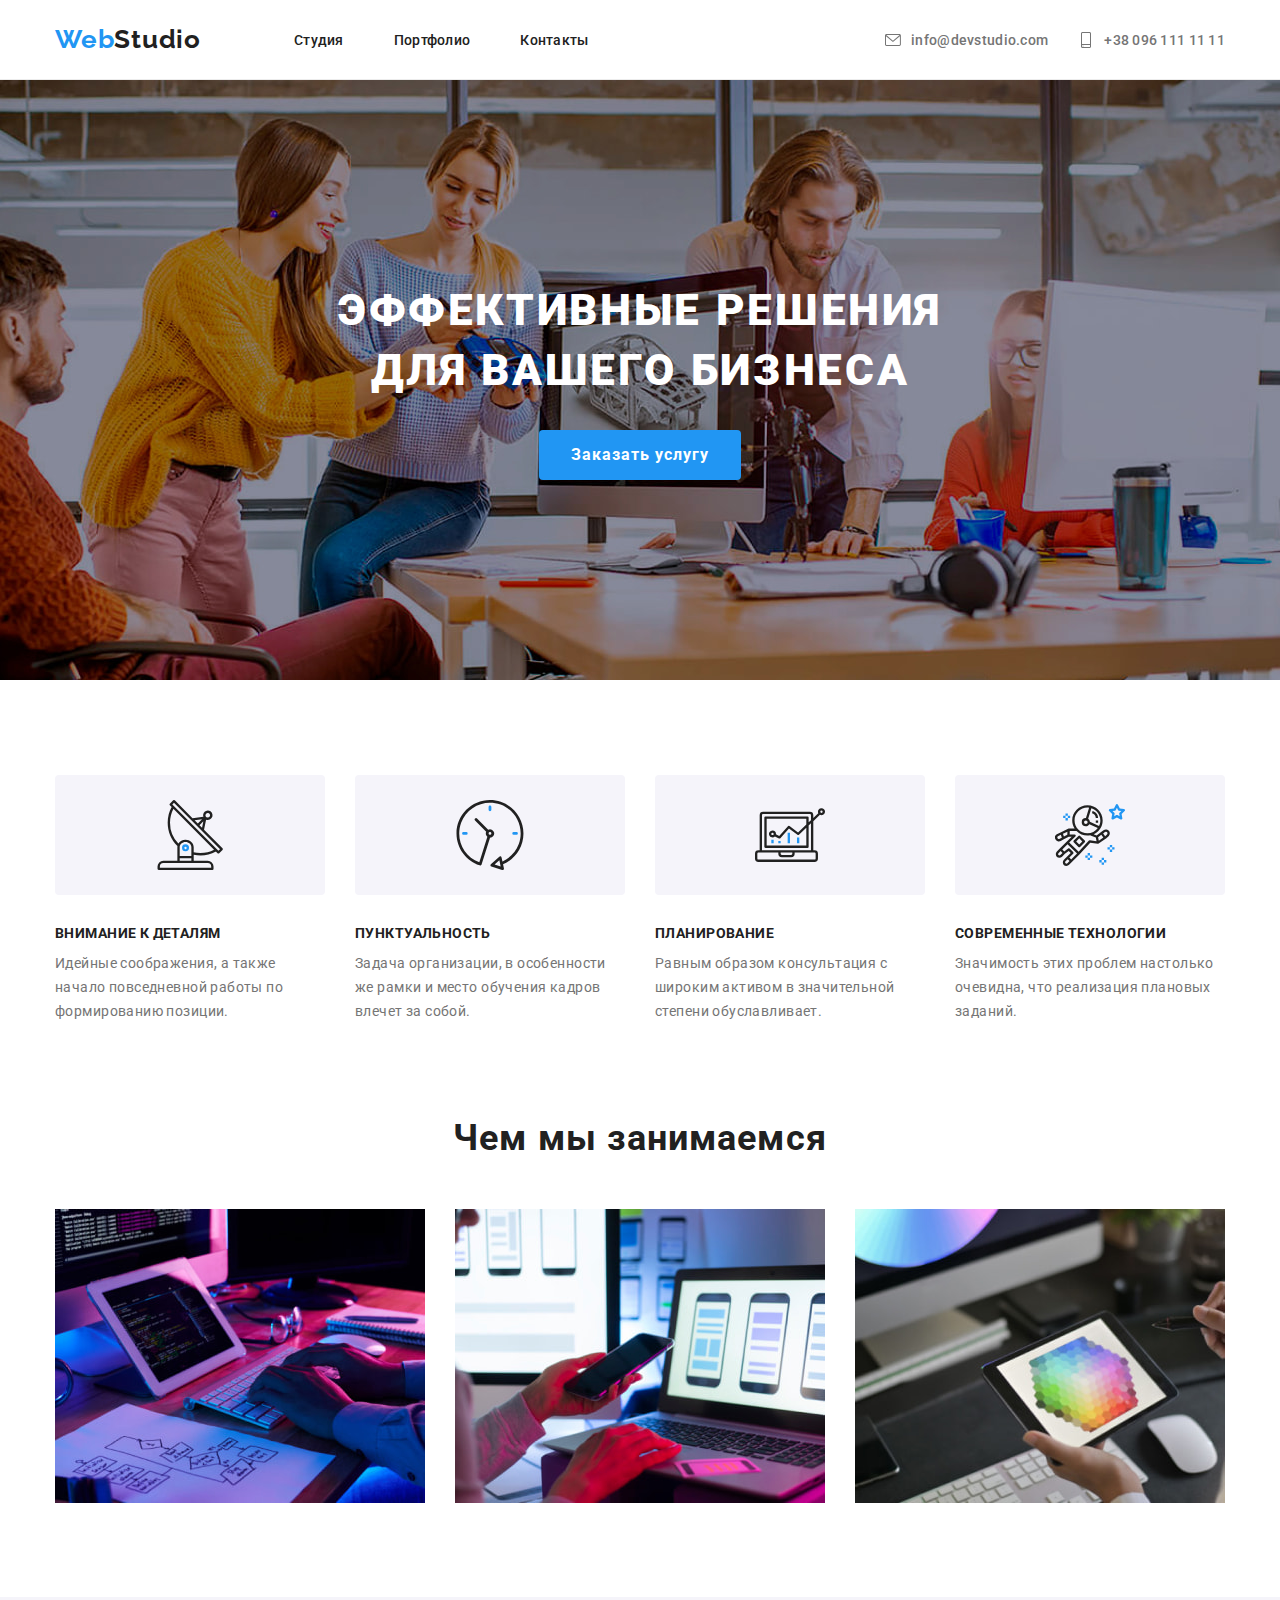
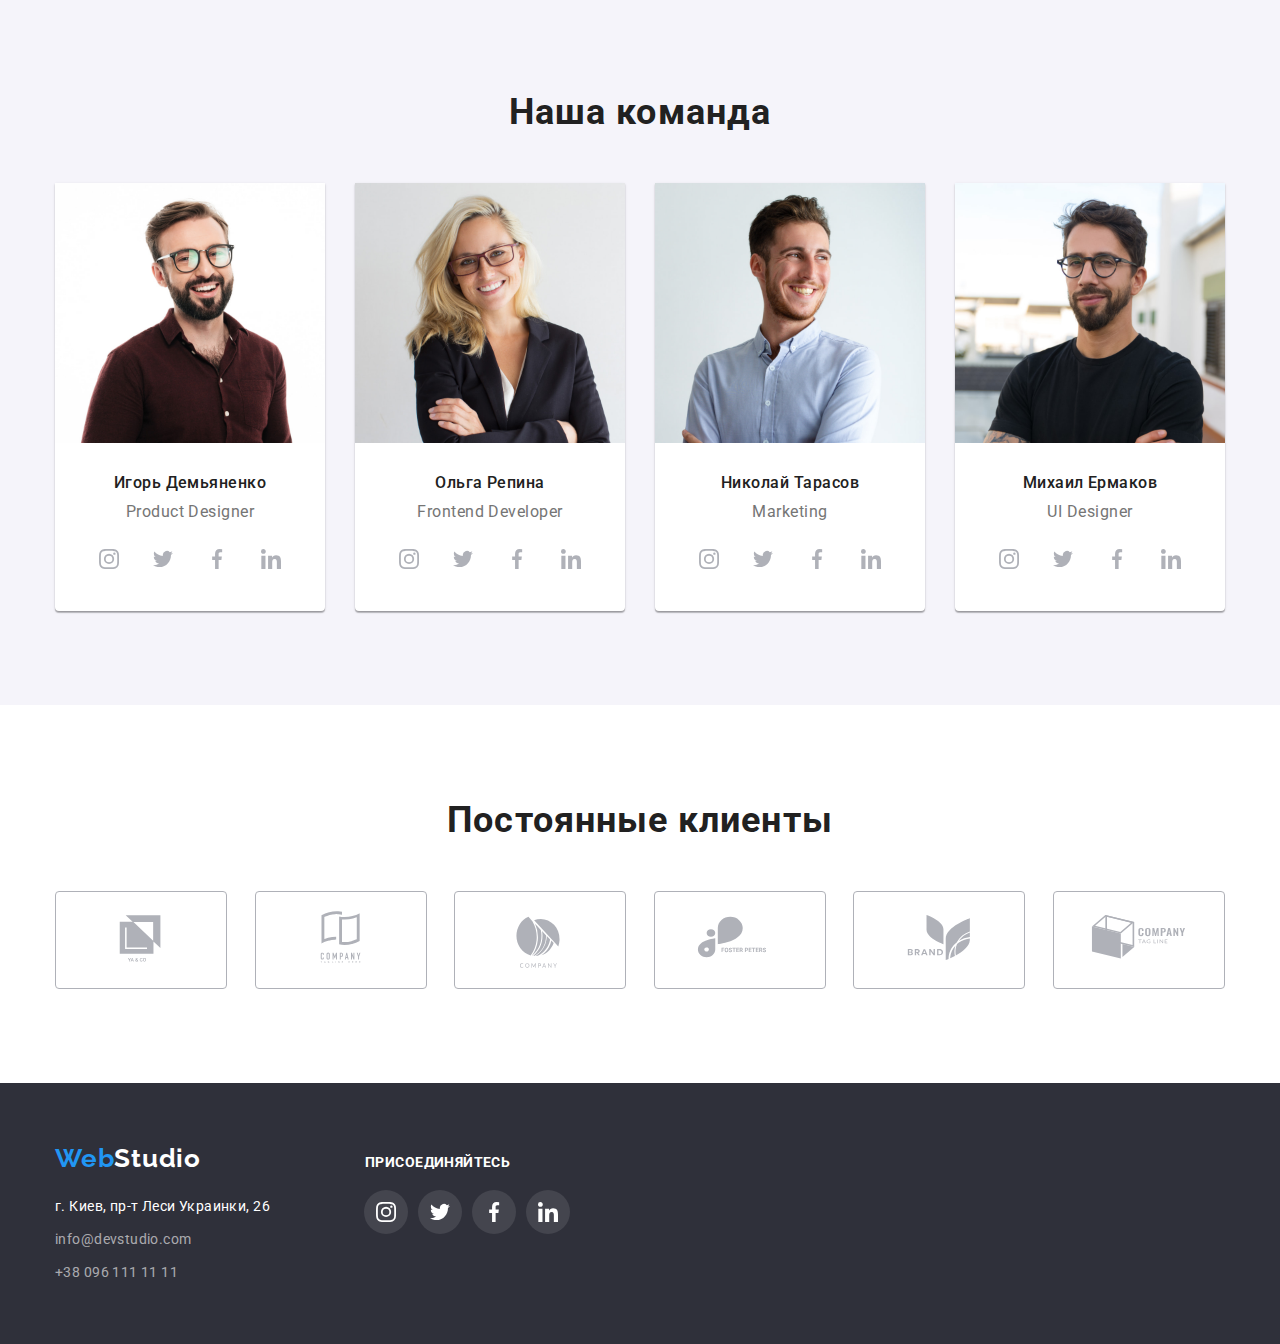
==== commit bc686e4e: "Покращено" ====
--- a/index.html
+++ b/index.html
@@ -461,8 +461,8 @@
     <div class="container footer-container">
       <div>
         <a class="logo down-logo" href="./index.html">Web<span>Studio</span></a>
-        <address>
-          <ul class="footer-contacts">
+        <address class="footer-contacts">
+          <ul class="footer-contacts-list">
             <li class="footer-contacts-item">
               <a
                 class="footer-contact"
@@ -481,59 +481,63 @@
           </ul>
         </address>
       </div>
-      <div class="footer-social-links">
-        <h2 class="visually-hidden">Социальные сети</h2>
-        <h3 class="footer-header">присоединяйтесь</h3>
-        <ul class="footer-links">
-          <li class="footer-links-item">
-            <a
-              class="footer-link"
-              href="https://www.instagram.com/"
-              target="_blank"
-              rel="noreferrer noopener"
-            >
-              <svg class="social-link" width="20" height="20">
-                <use href="./images/icons.svg#instagram"></use>
-              </svg>
-            </a>
-          </li>
-          <li class="footer-links-item">
-            <a
-              class="footer-link"
-              href="https://twitter.com/"
-              target="_blank"
-              rel="noreferrer noopener"
-            >
-              <svg class="social-link" width="20" height="20">
-                <use href="./images/icons.svg#twitter"></use>
-              </svg>
-            </a>
-          </li>
-          <li class="footer-links-item">
-            <a
-              class="footer-link"
-              href="https://www.facebook.com/"
-              target="_blank"
-              rel="noreferrer noopener"
-            >
-              <svg class="social-link" width="20" height="20">
-                <use href="./images/icons.svg#facebook"></use>
-              </svg>
-            </a>
-          </li>
-          <li class="footer-links-item">
-            <a
-              class="footer-link"
-              href="https://www.linkedin.com/"
-              target="_blank"
-              rel="noreferrer noopener"
-            >
-              <svg class="social-link" width="20" height="20">
-                <use href="./images/icons.svg#linkedin"></use>
-              </svg>
-            </a>
-          </li>
-        </ul>
+      <div class="footer-social-box">
+        <div class="footer-head">
+          <h2 class="visually-hidden">Социальные сети</h2>
+          <h3 class="footer-header">присоединяйтесь</h3>
+        </div>
+        <div class="footer-social-links">
+          <ul class="footer-links">
+            <li class="footer-links-item">
+              <a
+                class="footer-link"
+                href="https://www.instagram.com/"
+                target="_blank"
+                rel="noreferrer noopener"
+              >
+                <svg class="social-link" width="20" height="20">
+                  <use href="./images/icons.svg#instagram"></use>
+                </svg>
+              </a>
+            </li>
+            <li class="footer-links-item">
+              <a
+                class="footer-link"
+                href="https://twitter.com/"
+                target="_blank"
+                rel="noreferrer noopener"
+              >
+                <svg class="social-link" width="20" height="20">
+                  <use href="./images/icons.svg#twitter"></use>
+                </svg>
+              </a>
+            </li>
+            <li class="footer-links-item">
+              <a
+                class="footer-link"
+                href="https://www.facebook.com/"
+                target="_blank"
+                rel="noreferrer noopener"
+              >
+                <svg class="social-link" width="20" height="20">
+                  <use href="./images/icons.svg#facebook"></use>
+                </svg>
+              </a>
+            </li>
+            <li class="footer-links-item">
+              <a
+                class="footer-link"
+                href="https://www.linkedin.com/"
+                target="_blank"
+                rel="noreferrer noopener"
+              >
+                <svg class="social-link" width="20" height="20">
+                  <use href="./images/icons.svg#linkedin"></use>
+                </svg>
+              </a>
+            </li>
+          </ul>
+        </div>
       </div>
     </div>
   </footer>
--- a/css/styles.css
+++ b/css/styles.css
@@ -135,11 +135,7 @@
 
 .footer-container {
   display: flex;
-}
-
-.footer-contacts {
-  margin: 0 0;
-  padding: 0 0;
+  align-items: baseline;
 }
 
 .down-logo {
@@ -149,6 +145,11 @@
 
 .down-logo span {
   color: var(--white-color);
+}
+
+.footer-contacts-list {
+  margin: 0 0;
+  padding: 0 0;
 }
 
 .footer-contact {
@@ -178,20 +179,27 @@
   color: var(--accent-color);
 }
 
-.footer-contacts :not(:last-child) {
+.footer-contacts-list :not(:last-child) {
   margin-bottom: 9px;
 }
 
-.footer-contact {
-  display: block;
+.footer-social-box {
+  display: flex;
+  flex-direction: column;
+  margin-left: 70px;
+}
+.footer-head {
+  display: flex;
+  align-items: baseline;
+  margin-bottom: 20px;
 }
 
 .footer-social-links {
-  margin-top: 12px;
-  margin-left: 70px;
-}
+  display: inline;
+}
+
 .footer-header {
-  margin: 0 0 20px;
+  margin: 0 0;
   padding: 0;
   font-size: var(--main-font);
   line-height: calc(16 / 14);
@@ -477,6 +485,7 @@
 .clients-link:focus {
   border: 1px solid var(--accent-color);
   color: var(--accent-color);
+  cursor: pointer;
 }
 
 .clients-icon {
